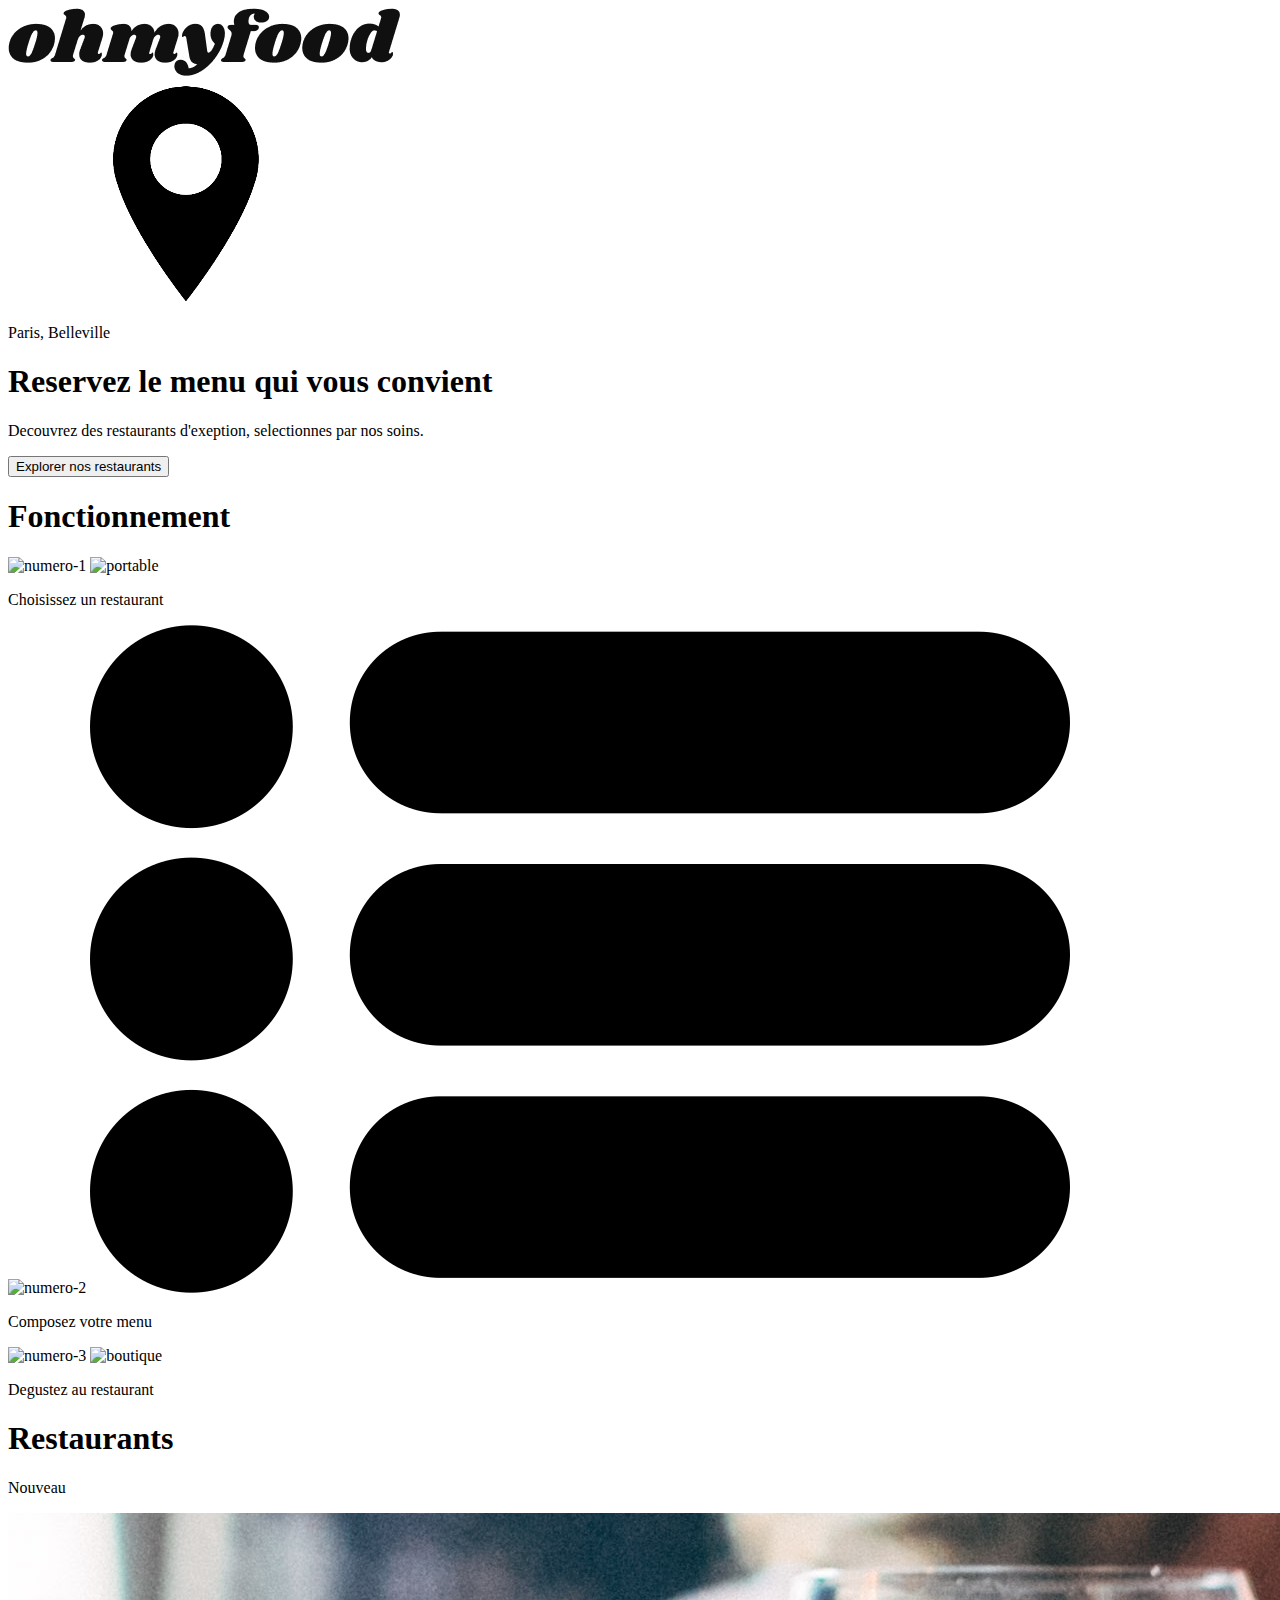
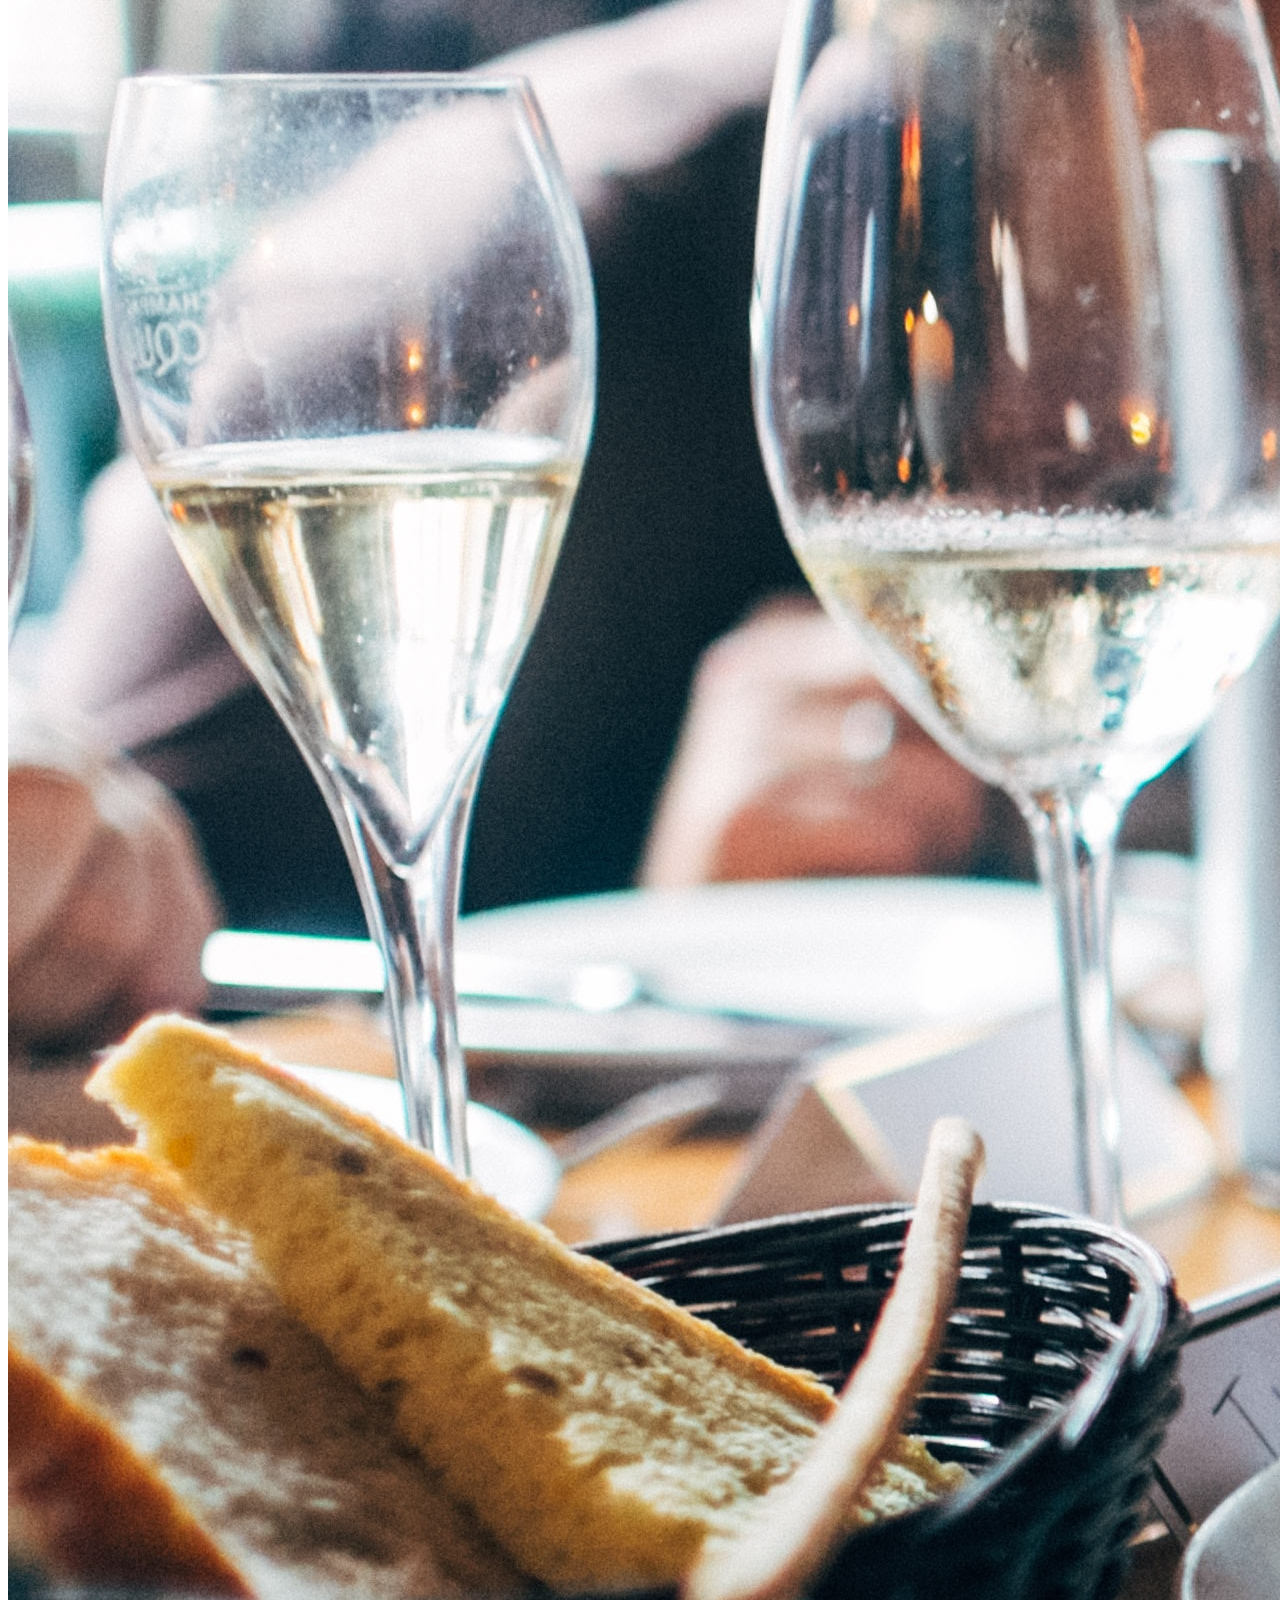
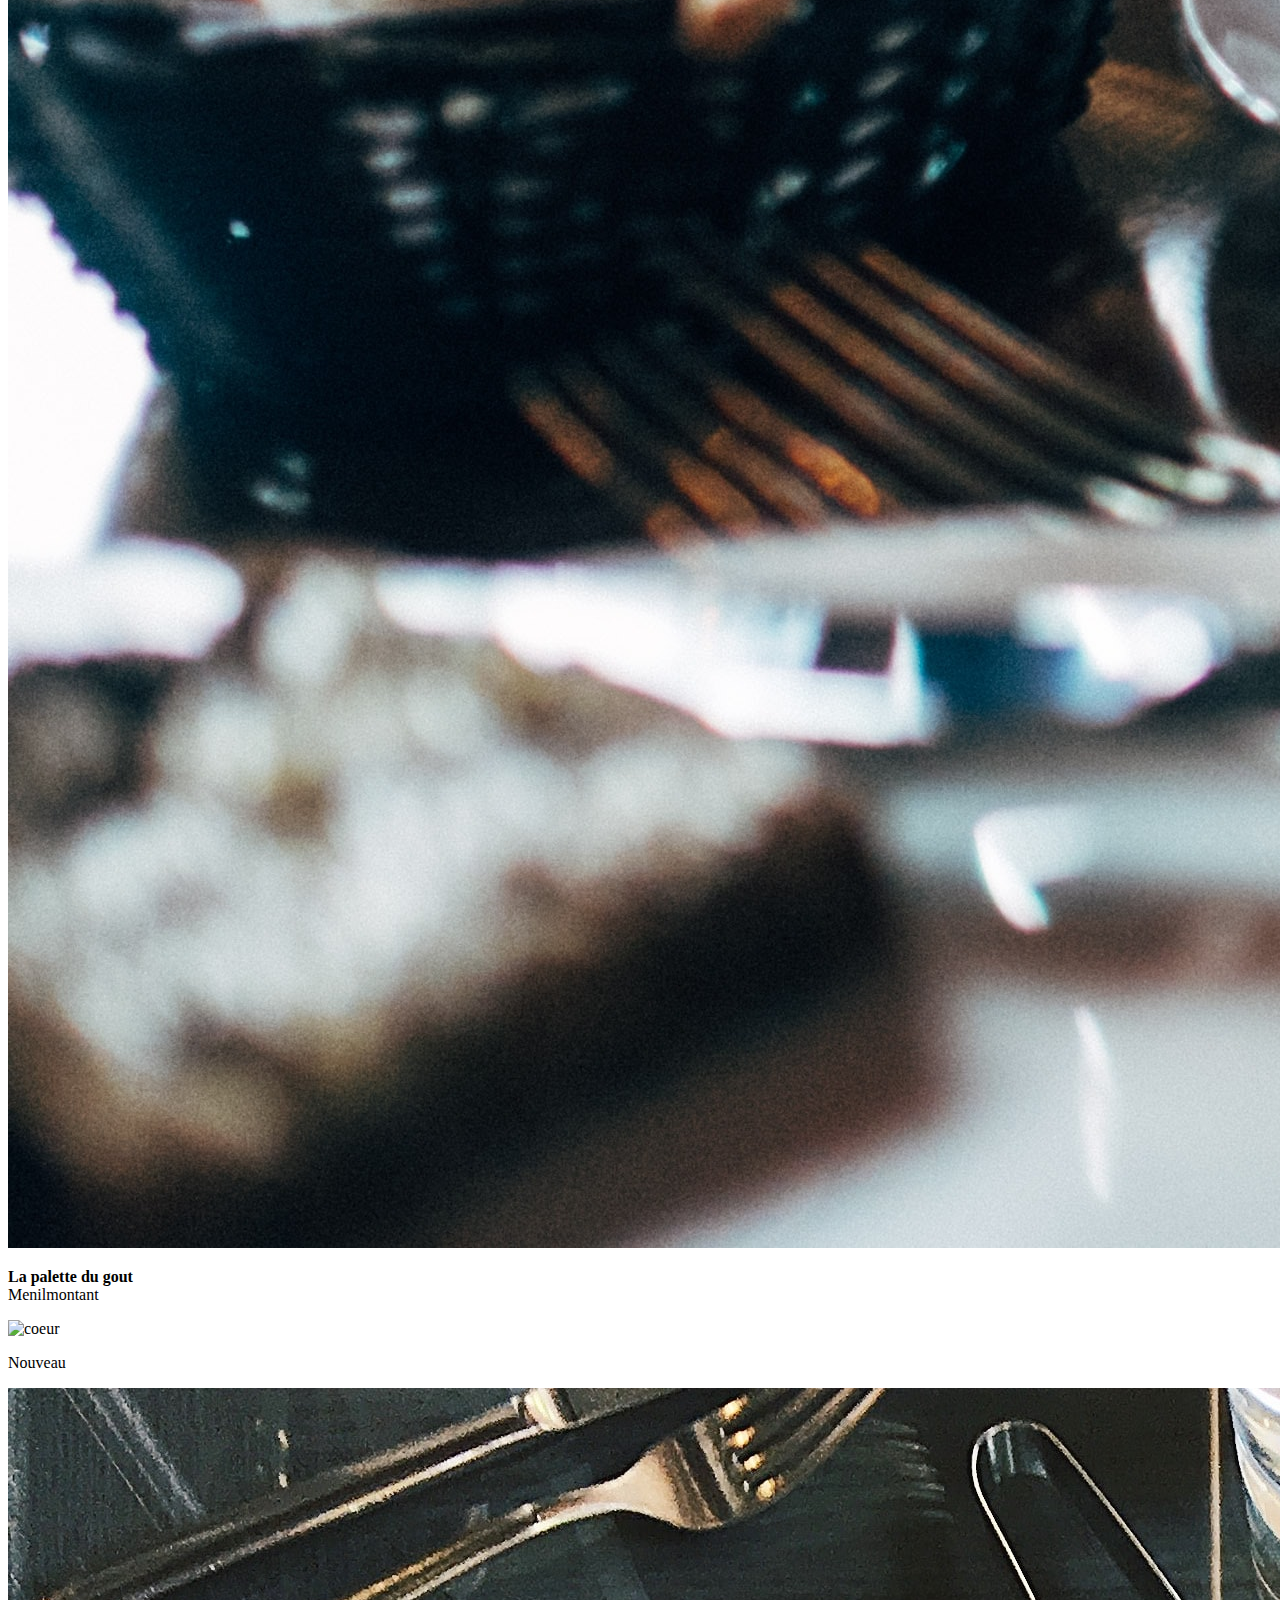
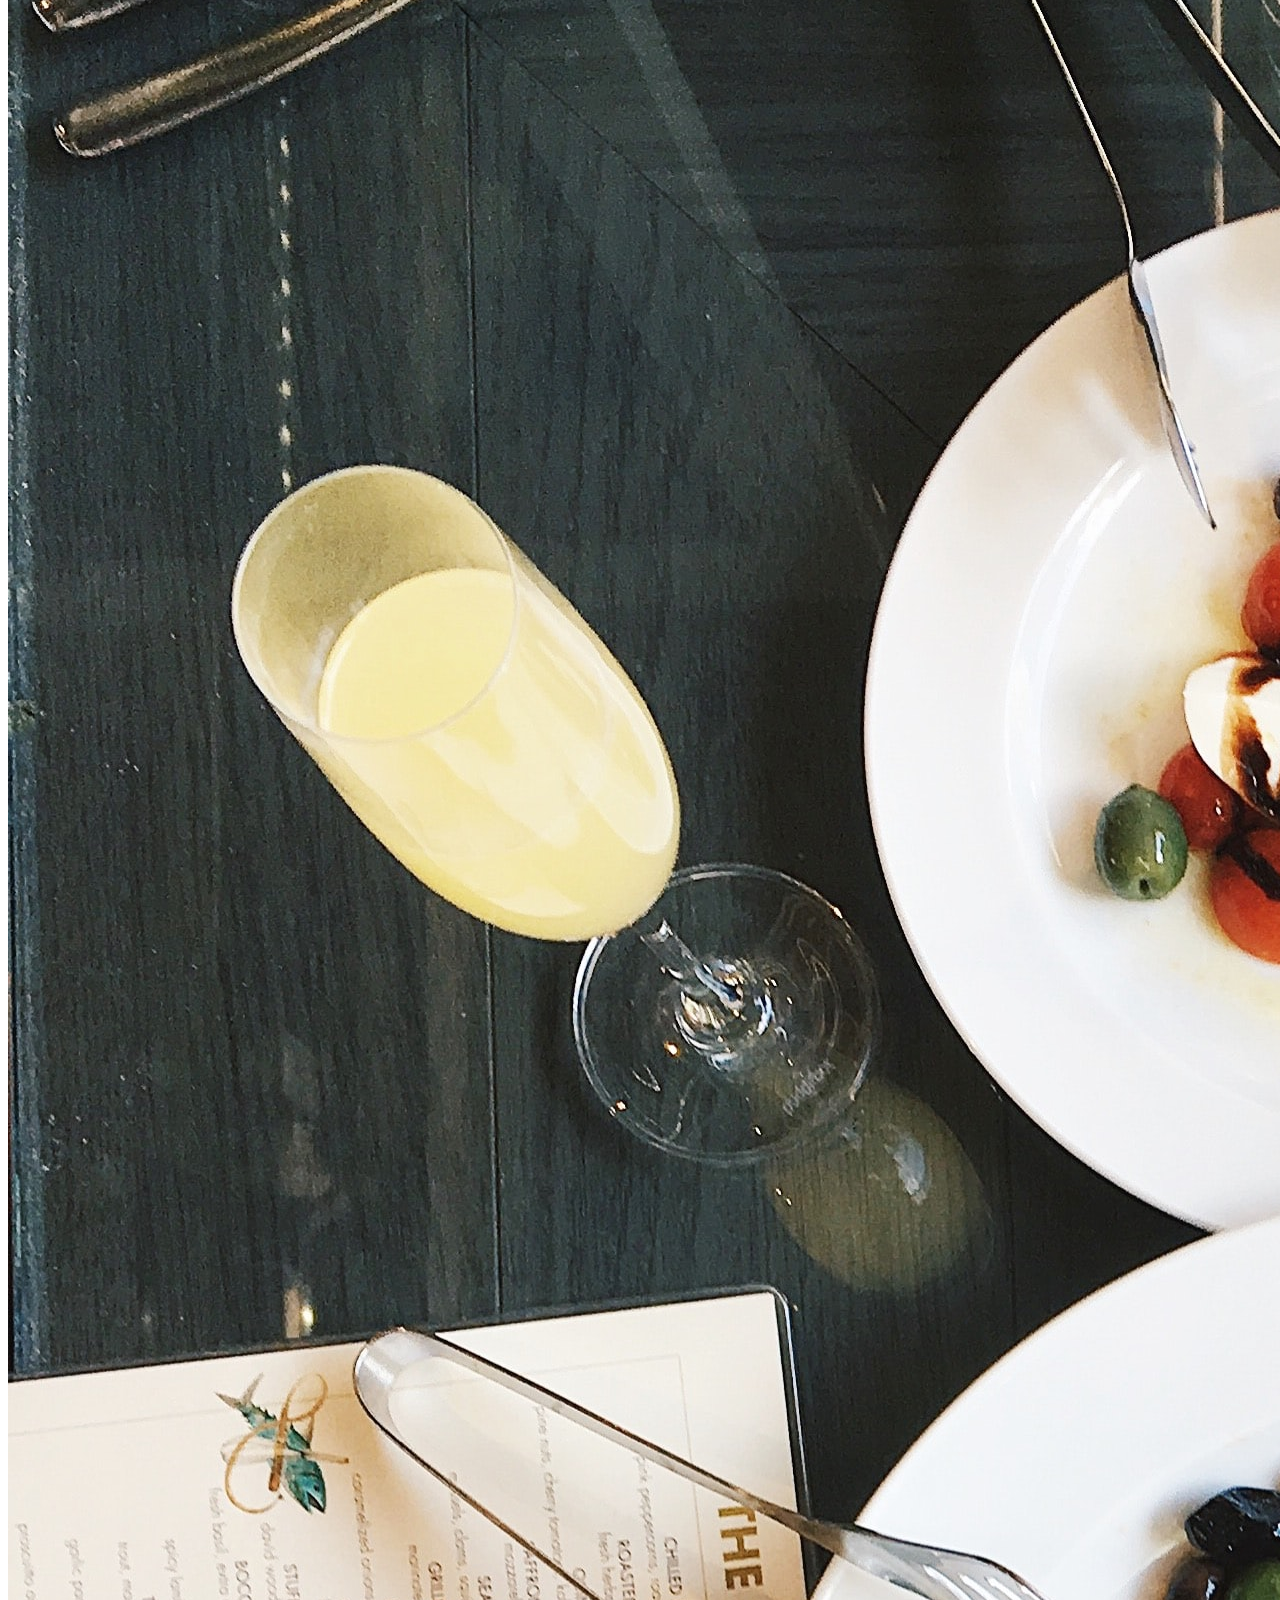
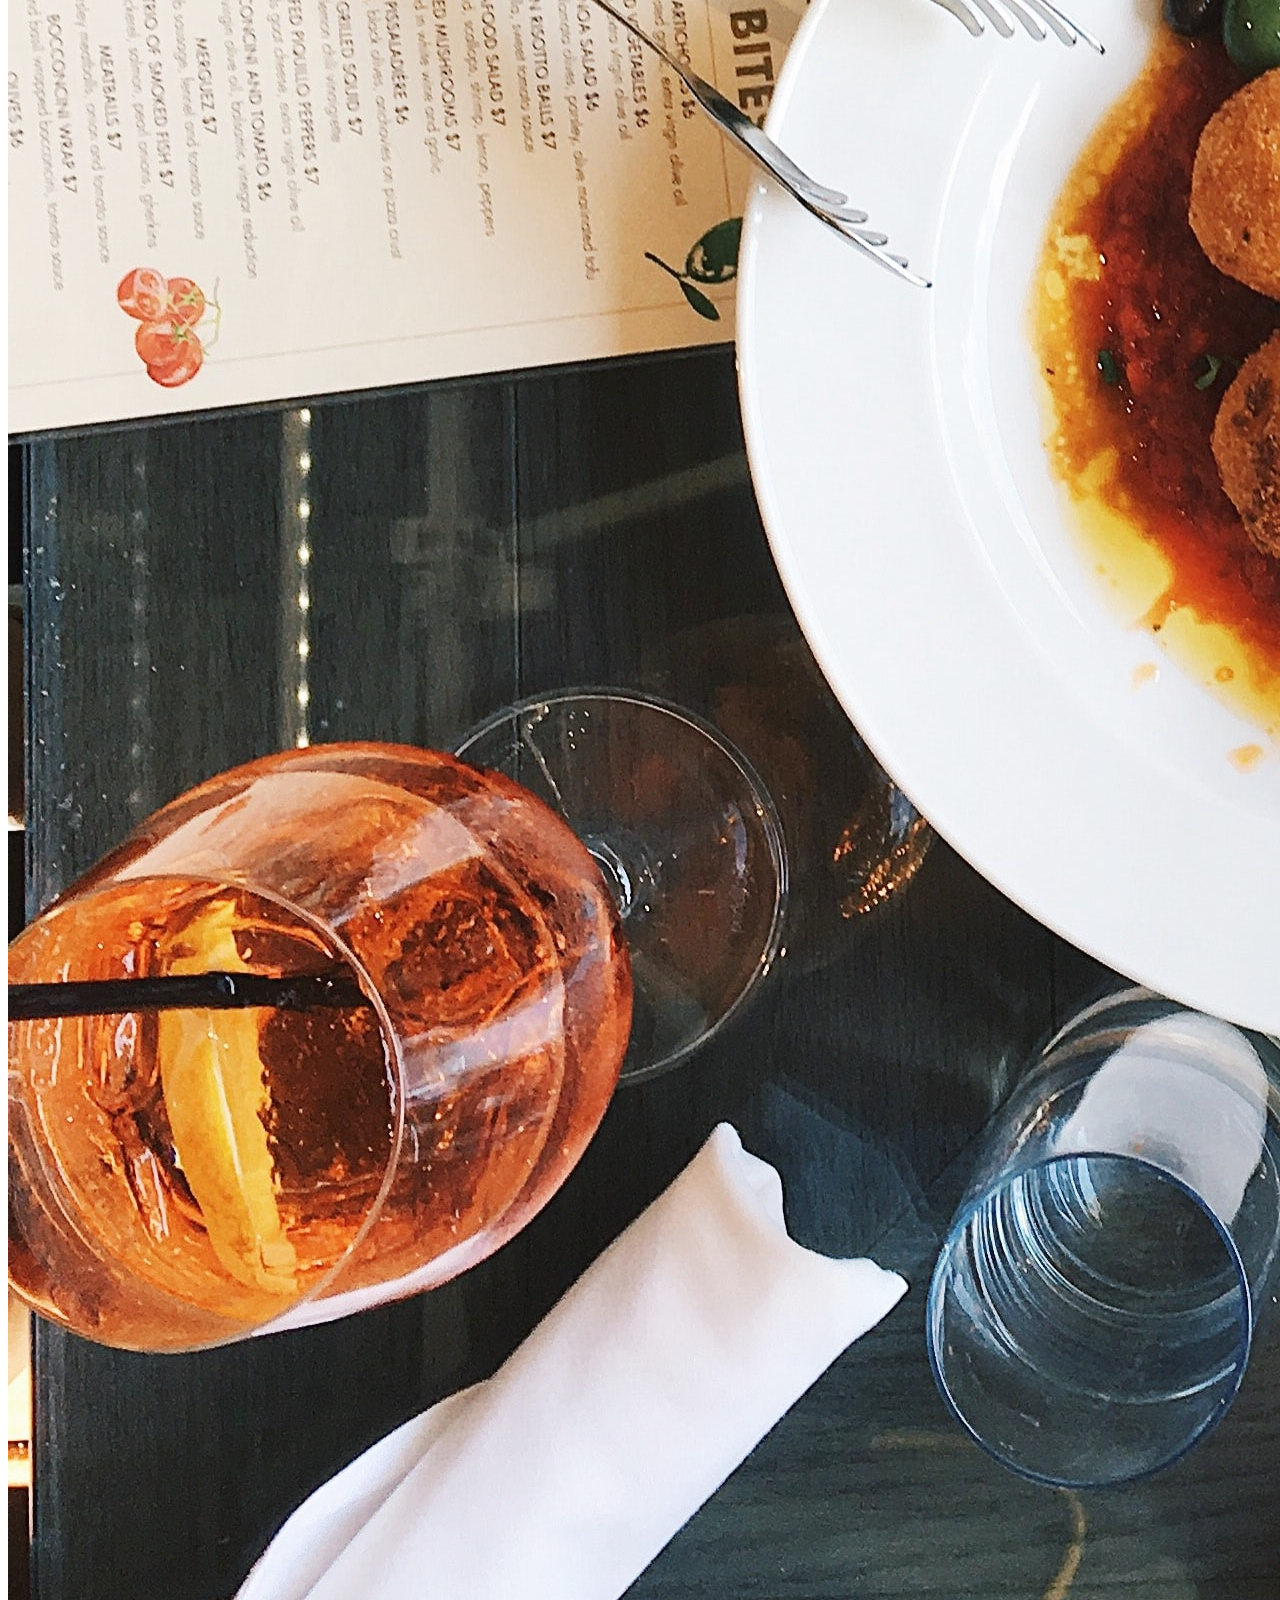
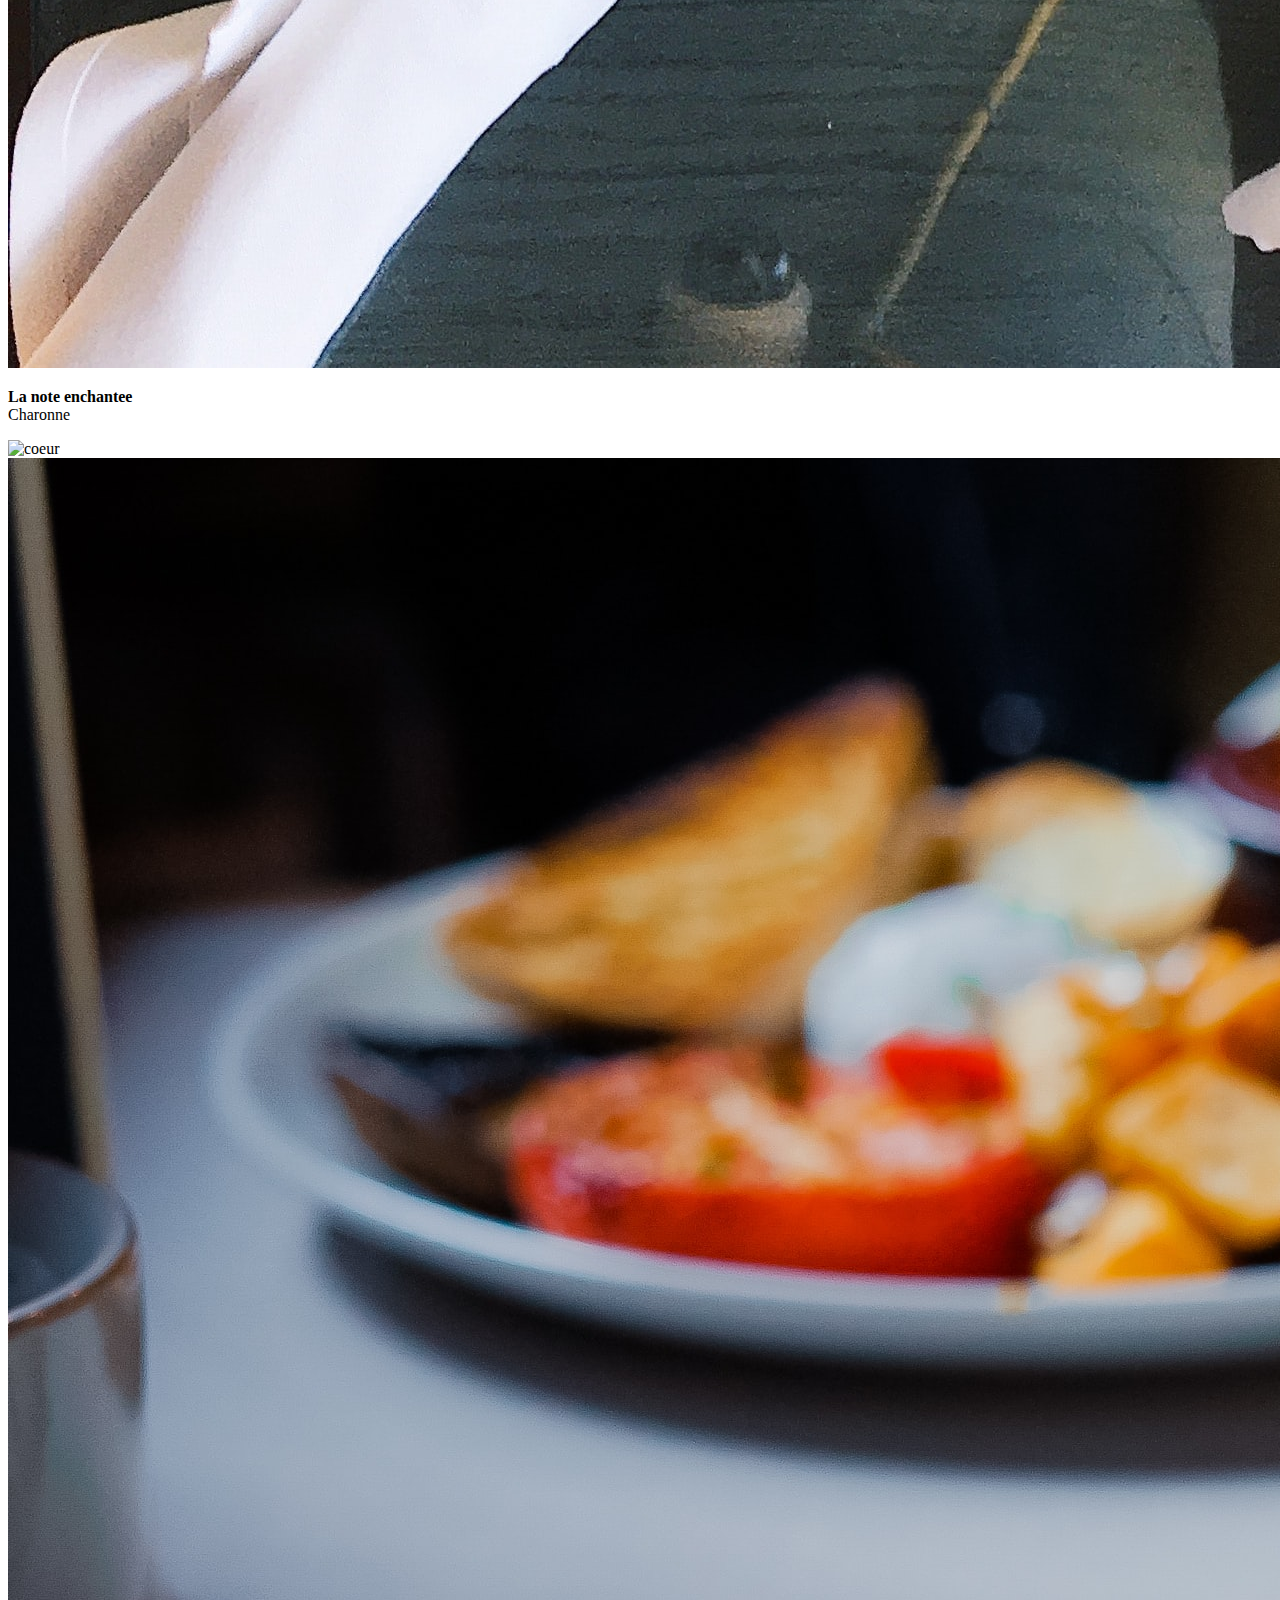
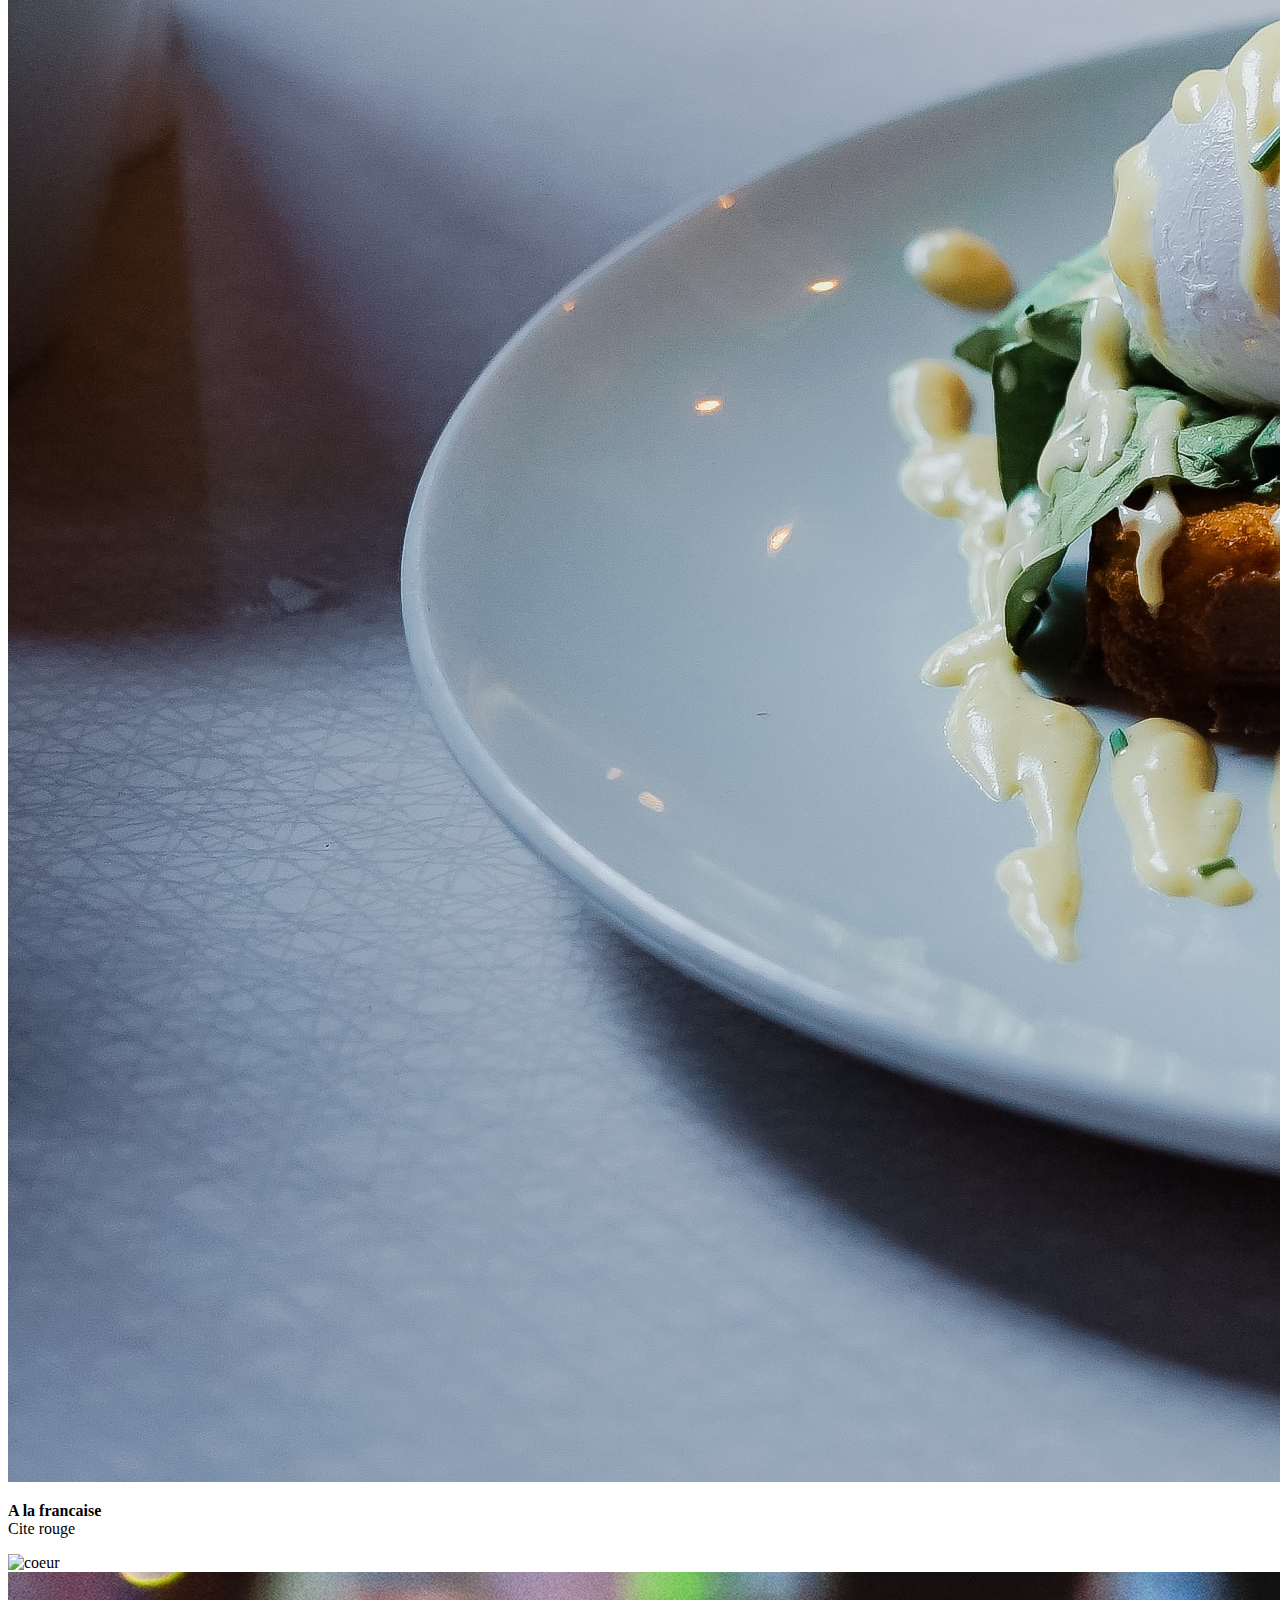
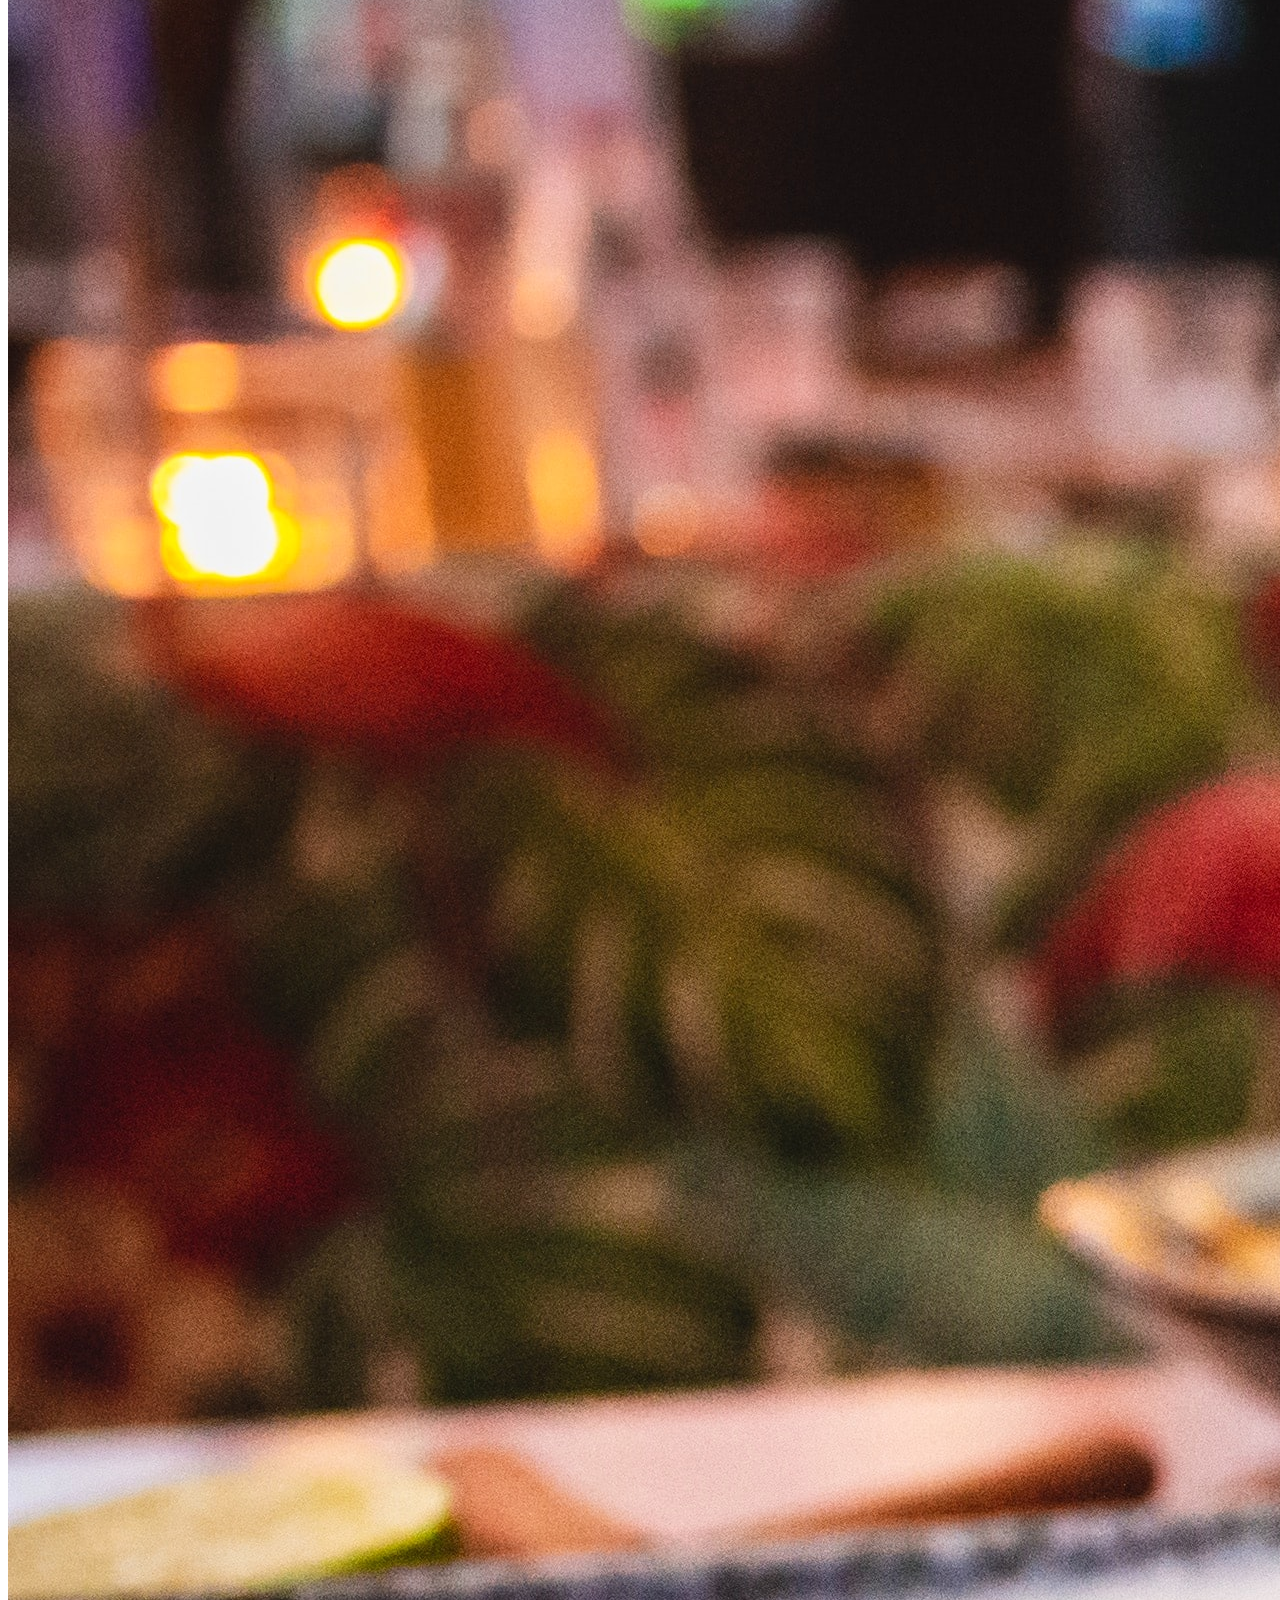
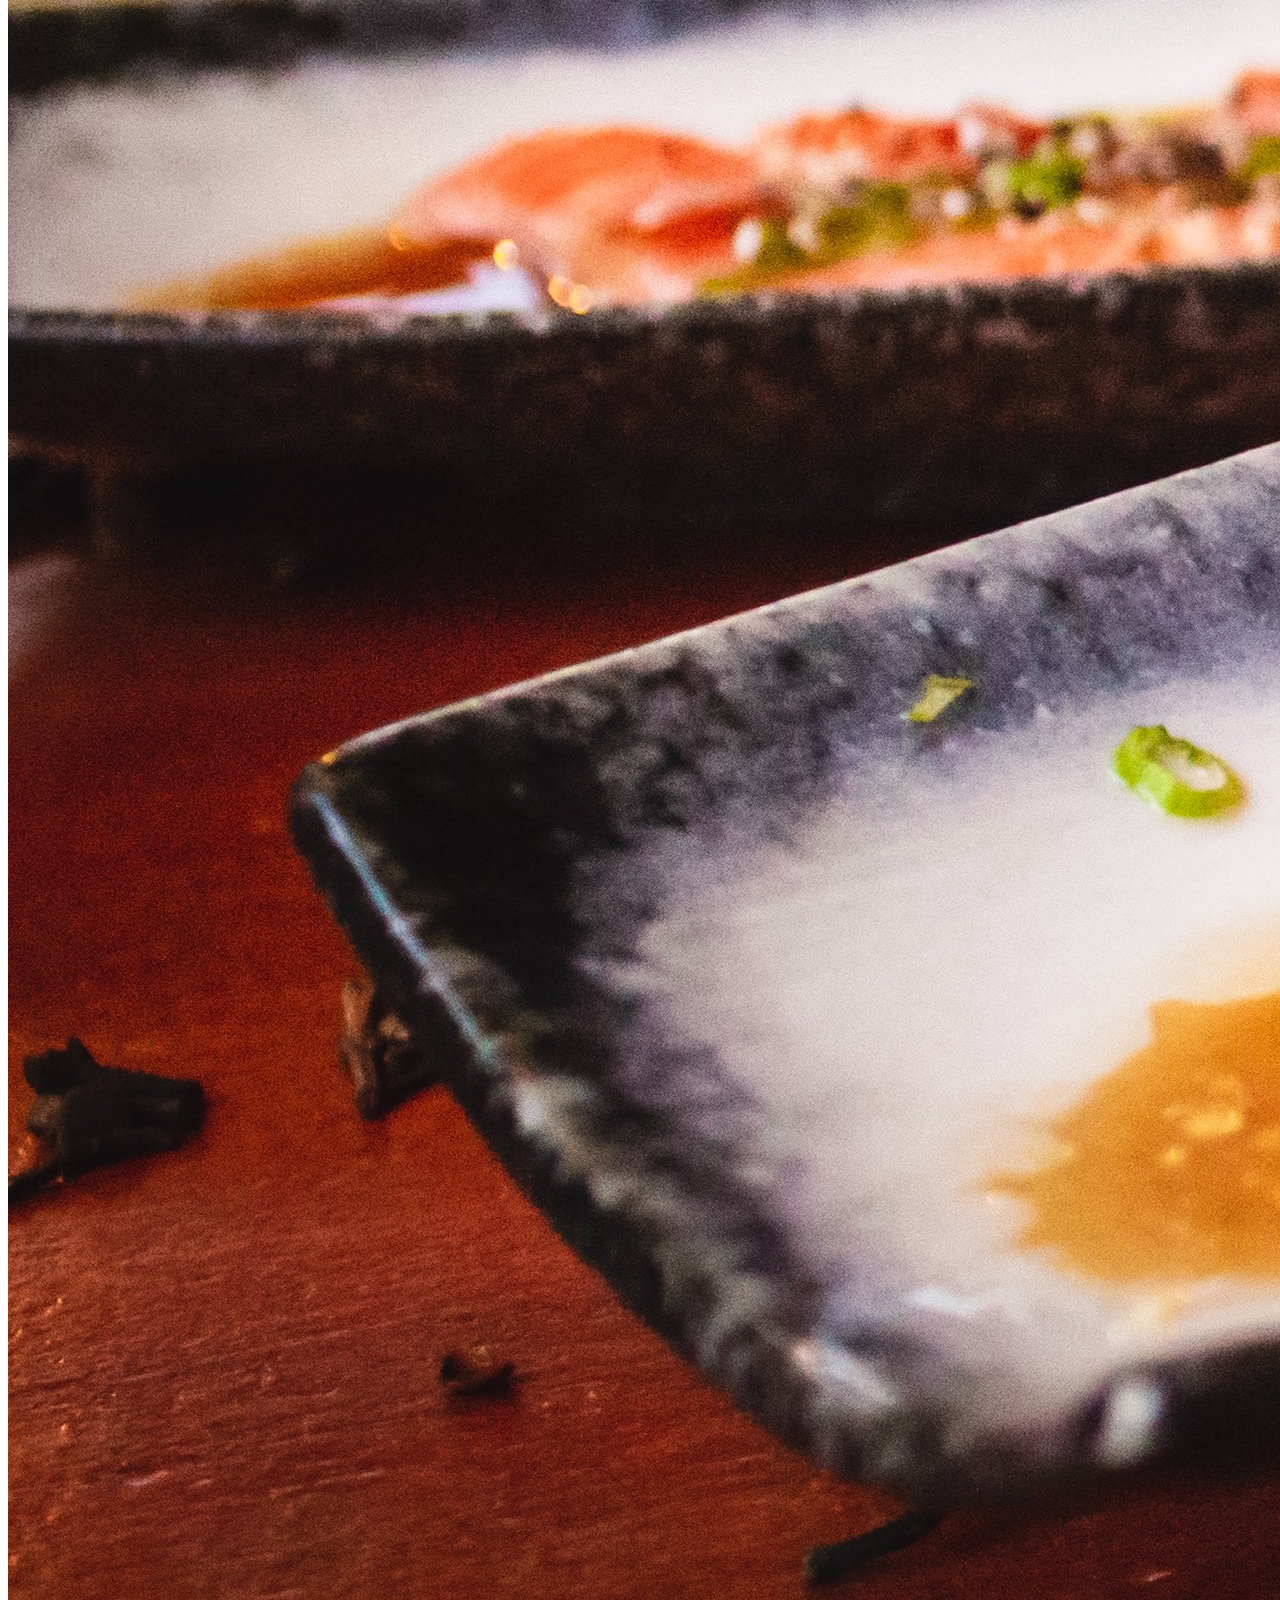
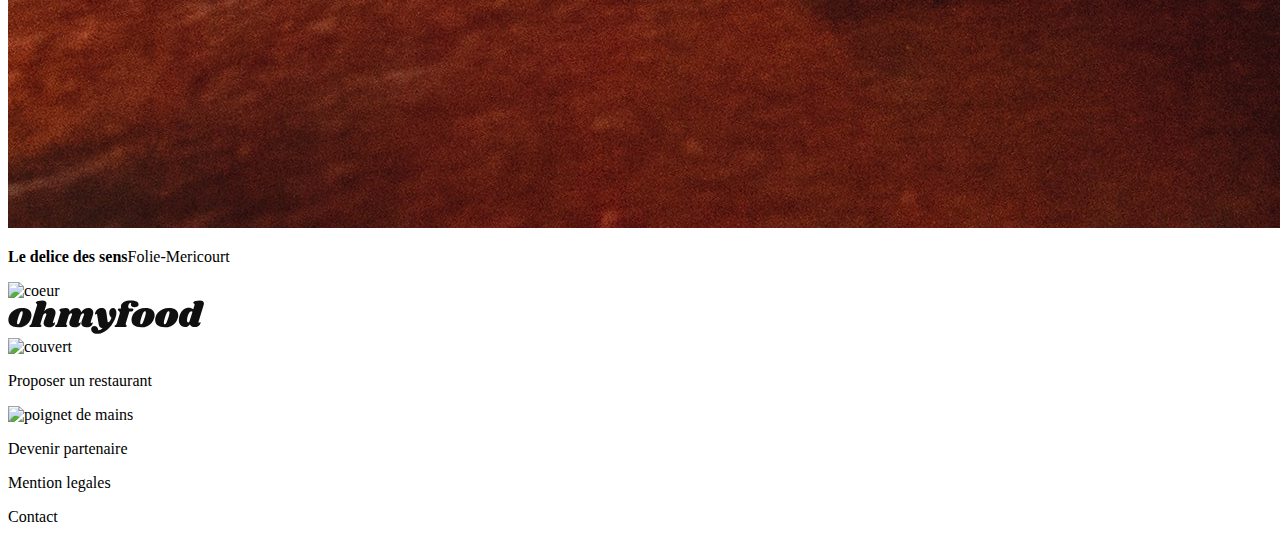
==== accueil.html @ 3adfc2e3 "structure en html de accueil + incorporation des images" ====
<!DOCTYPE html>
<html lang="fr">
<head>
  <meta charset="UTF-8">
  <meta http-equiv="X-UA-Compatible" content="IE=edge">
  <meta name="viewport" content="width=device-width, initial-scale=1.0">
  <title>OhmyFood</title>
</head>
<body>
  <header>
    <img src="images/logo/ohmyfood.png" alt="logo de la chaine">
    <div>
      <div><img src="images/logo/positionnement.png" alt="positionnement">
        <p>Paris, Belleville</p>
      </div>
    </div>
    <div>
      <h1>Reservez le menu qui vous convient</h1>
      <p>Decouvrez des restaurants d'exeption, selectionnes par nos soins.</p>
      <div>
        <div class="bouton-explorer">
          <button>Explorer nos restaurants</button>
        </div>
      </div>
    </div>
    <nav>
      <div class="titre-fonctionnement">
        <h1>Fonctionnement</h1>
      </div>
    <div class="ensemble-nav">
      <div class="menu-nav-phone">
        <img src="images/logo/numero-1.svgz" alt="numero-1">
        <img src="images/logo/phone.pdf" alt="portable"> <p>Choisissez un restaurant</p>
      </div>
      <div class="menu-nav-deroule">
        <img src="images/logo/numero-2.svgz" alt="numero-2">
        <img src="images/logo/bars icone.png" alt="menu deroule"> <p> Composez votre menu </p>
      </div>
      <div class="menu-nav-boutique">
        <img src="images/logo/numero-3.svgz" alt="numero-3">
        <img src="images/logo/shops.pdf" alt="boutique"> <p>Degustez au restaurant</p>
      </div>
    </div>
    </nav>
  </header>
  <section>
    <h1>Restaurants</h1>
    <article>
      <div class="ensembles-div-restaurant">
        <div class="div-la-palette-du-gout">
          <p class="icone-nouveau">Nouveau</p>
          <img src="images/restaurants/jay-wennington-N_Y88TWmGwA-unsplash.jpg" alt="la palette du gout">
          <div class="bloc-p-la-palette-du-gout">
            <p><b>La palette du gout</b><br>Menilmontant</p>
            <img src="images/logo/coeur.pdf" alt="coeur">
          </div>
        </div>
        <div class="div-la-note-enchantee">
          <p class="icone-nouveau">Nouveau</p>
          <img src="images/restaurants/stil-u2Lp8tXIcjw-unsplash.jpg" alt="la note enchantee">
          <div class="bloc-p-la-note-enchantee">
            <p><b>La note enchantee</b><br>Charonne</p>
            <img src="images/logo/coeur.pdf" alt="coeur">
          </div>
        </div>
        <div class="div-a-la-francaise">
          <img src="images/restaurants/toa-heftiba-DQKerTsQwi0-unsplash.jpg" alt="A la francaise">
          <div class="bloc-p-a-la-francaise">
            <p><b>A la francaise</b><br> Cite rouge</p>
            <img src="images/logo/coeur.pdf" alt="coeur">
          </div>
        </div>
        <div class="div-le-delice-des-sens">
          <img src="images/restaurants/louis-hansel-shotsoflouis-qNBGVyOCY8Q-unsplash.jpg" alt="le delice des sens">
          <div class="bloc-p-le-delice-des-sens">
            <p><b>Le delice des sens</b>Folie-Mericourt</p>
            <img src="images/logo/coeur.pdf" alt="coeur">
          </div>
        </div>
      </div>
    </article>
  </section>
  <footer>
    <div class="div-footer">
      <img src="images/logo/ohmyfood@2x.svg" alt="logo de la chaine">
      <div class="div-footer-p">
        <div class="bloc-footer-image-1">
         <img src="images/logo/couvert.pdf" alt="couvert" width="20px" height="20px">
         <p>Proposer un restaurant</p>
        </div>
        <div class="bloc-footer-image-2">
         <img src="images/logo/poignet de mains.pdf" alt="poignet de mains">
         <p>Devenir partenaire</p>
        </div>
        <p> Mention legales</p>
        <p>Contact</p>
      </div>
    </div>
  </footer>
</body>
</html>
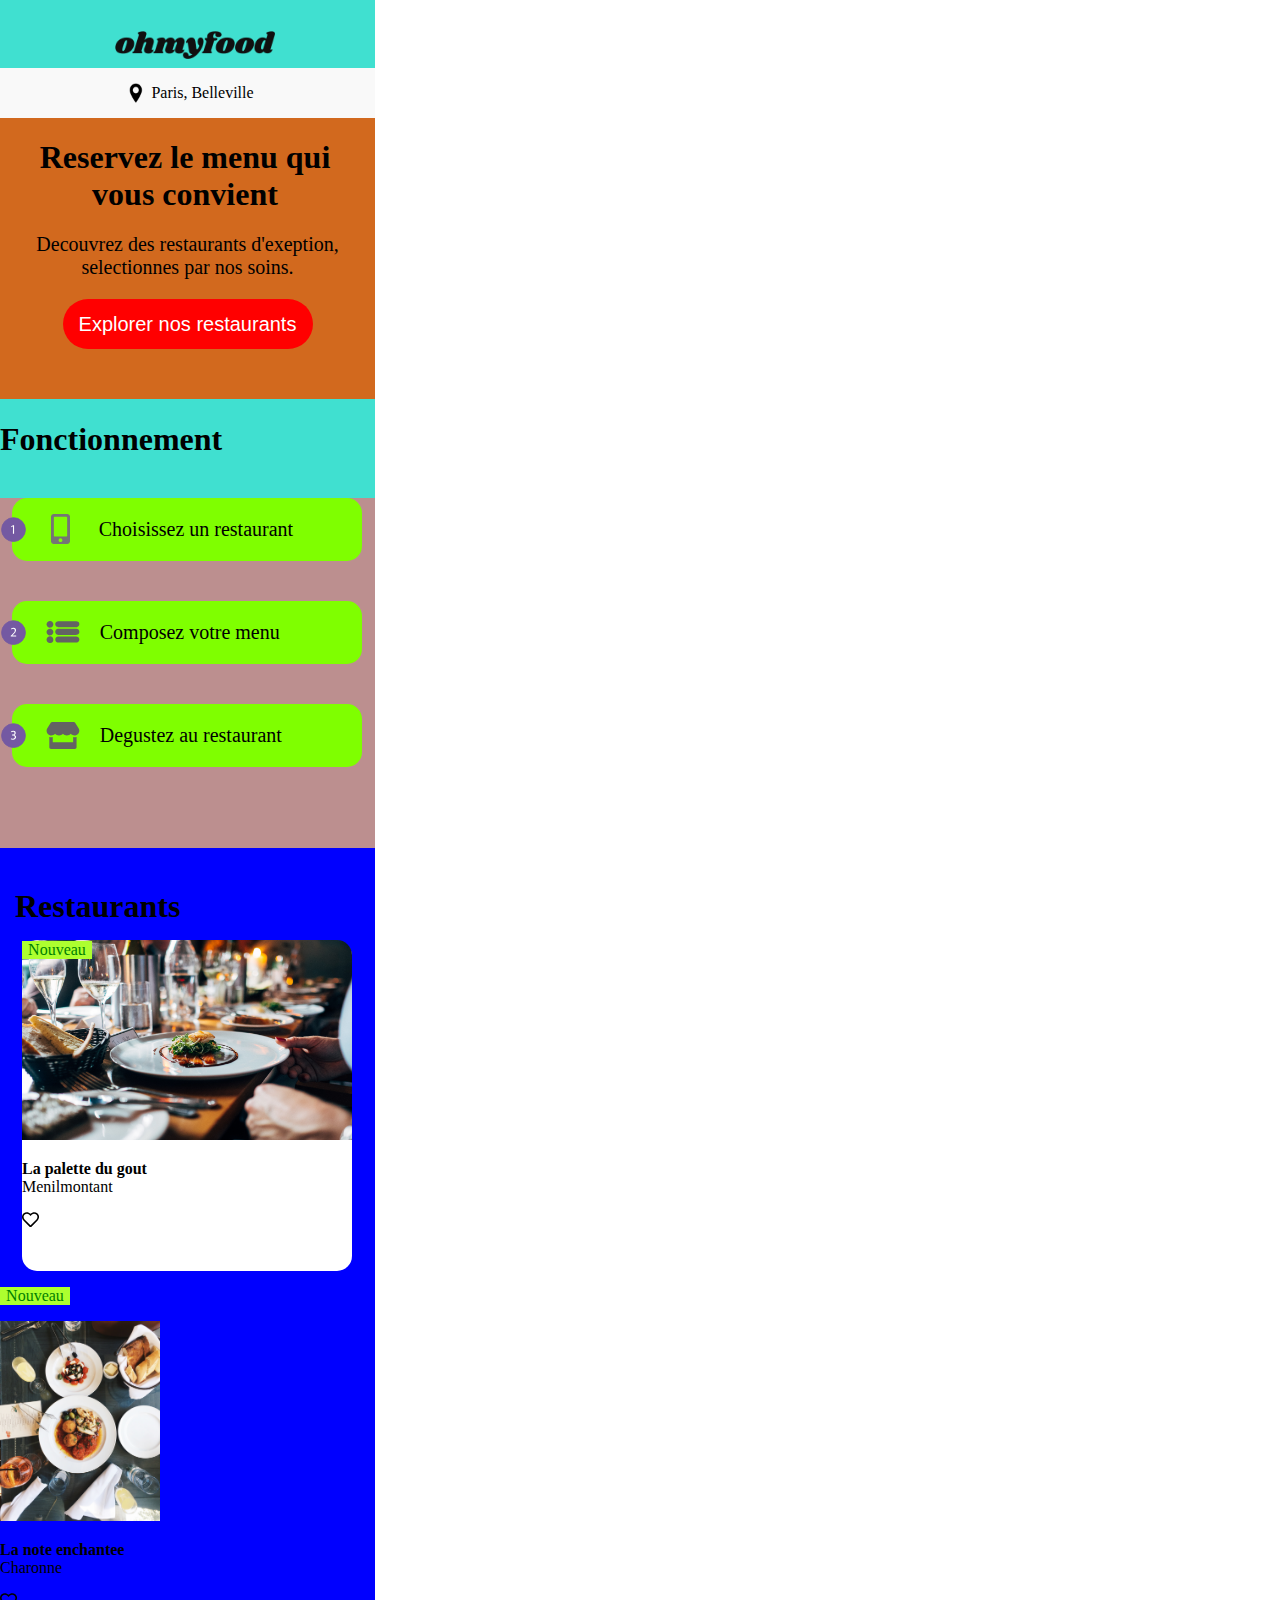
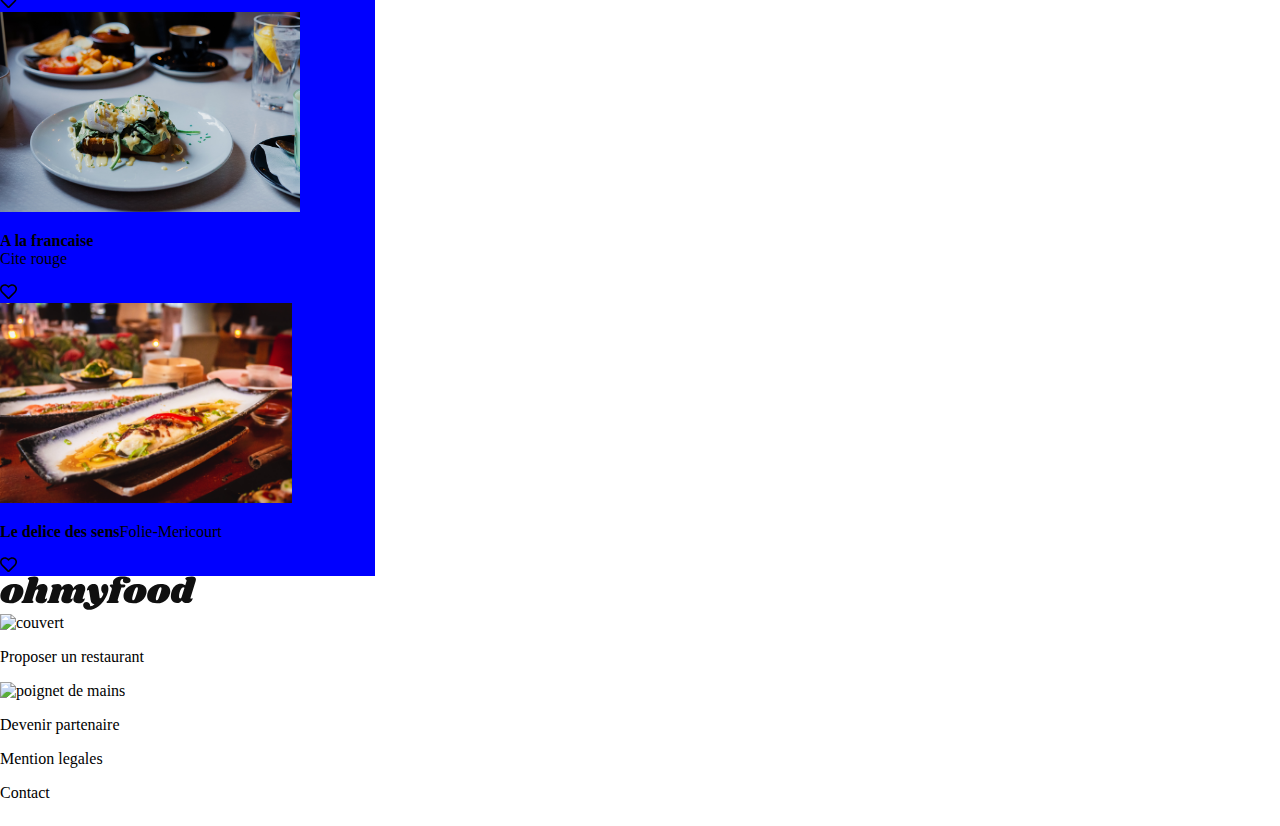
==== commit 4a628b42: "html accueil fini  debut du css accueil" ====
--- a/accueil.html
+++ b/accueil.html
@@ -1,6 +1,7 @@
 <!DOCTYPE html>
 <html lang="fr">
 <head>
+  <link rel="stylesheet" href="accueil.css">
   <meta charset="UTF-8">
   <meta http-equiv="X-UA-Compatible" content="IE=edge">
   <meta name="viewport" content="width=device-width, initial-scale=1.0">
@@ -8,18 +9,18 @@
 </head>
 <body>
   <header>
-    <img src="images/logo/ohmyfood.png" alt="logo de la chaine">
-    <div>
-      <div><img src="images/logo/positionnement.png" alt="positionnement">
-        <p>Paris, Belleville</p>
+    <img class="logo-chaine" src="images/logo/ohmyfood.png" alt="logo de la chaine">
+    <div class="maps-position">
+      <div class="bloc-maps-logo"><img class="logo-position-maps" src="images/logo/positionnement.png" alt="positionnement">
+        <p class="text-maps">Paris, Belleville</p>
       </div>
     </div>
-    <div>
-      <h1>Reservez le menu qui vous convient</h1>
-      <p>Decouvrez des restaurants d'exeption, selectionnes par nos soins.</p>
+    <div class="bloc-reserve-et-bouton">
+      <h1 class="h1-reserver">Reservez le menu qui vous convient</h1>
+      <p class="p-h1">Decouvrez des restaurants d'exeption, selectionnes par nos soins.</p>
       <div>
         <div class="bouton-explorer">
-          <button>Explorer nos restaurants</button>
+          <button><p class="p-button-explorer"> Explorer nos restaurants</p></button>
         </div>
       </div>
     </div>
@@ -29,52 +30,58 @@
       </div>
     <div class="ensemble-nav">
       <div class="menu-nav-phone">
-        <img src="images/logo/numero-1.svgz" alt="numero-1">
-        <img src="images/logo/phone.pdf" alt="portable"> <p>Choisissez un restaurant</p>
+        <div class="nav-phone">
+          <img class="numero-1" src="images/logo/numero-1.svg" height="25px" alt="numero-1">
+          <img class="portable" src="images/logo/phone.svg"  height="30px" alt="portable"> <p class="p-portable">Choisissez un restaurant</p>
+        </div>
       </div>
       <div class="menu-nav-deroule">
-        <img src="images/logo/numero-2.svgz" alt="numero-2">
-        <img src="images/logo/bars icone.png" alt="menu deroule"> <p> Composez votre menu </p>
+        <div class="nav-deroule">
+         <img class="numero-2" src="images/logo/numero-2.svg" height="25px" alt="numero-2">
+         <img class="menu-deroule" src="images/logo/bars icone.svg" height="30px" alt="menu deroule"> <p class="p-composez"> Composez votre menu </p>
+        </div>
       </div>
       <div class="menu-nav-boutique">
-        <img src="images/logo/numero-3.svgz" alt="numero-3">
-        <img src="images/logo/shops.pdf" alt="boutique"> <p>Degustez au restaurant</p>
+        <div class="nav-boutique">
+         <img class="numero-3" src="images/logo/numero-3.svg"  height="25px" alt="numero-3">
+         <img class="boutique" src="images/logo/shops.svg" height="30px" alt="boutique"> <p class="p-boutique">Degustez au restaurant</p>
+        </div>
       </div>
     </div>
     </nav>
   </header>
-  <section>
-    <h1>Restaurants</h1>
-    <article>
+  <section class="bloc-restauration">
+    <h1 class="h1-restaurant">Restaurants</h1>
+    <article class="dif-article-restaurant">
       <div class="ensembles-div-restaurant">
         <div class="div-la-palette-du-gout">
           <p class="icone-nouveau">Nouveau</p>
-          <img src="images/restaurants/jay-wennington-N_Y88TWmGwA-unsplash.jpg" alt="la palette du gout">
+          <img class="la-palette-du-gout" src="images/restaurants/jay-wennington-N_Y88TWmGwA-unsplash.jpg" height="200px" width="330px" alt="la palette du gout">
           <div class="bloc-p-la-palette-du-gout">
             <p><b>La palette du gout</b><br>Menilmontant</p>
-            <img src="images/logo/coeur.pdf" alt="coeur">
+            <img src="images/logo/coeur.svg" height="15px" alt="coeur">
           </div>
         </div>
         <div class="div-la-note-enchantee">
           <p class="icone-nouveau">Nouveau</p>
-          <img src="images/restaurants/stil-u2Lp8tXIcjw-unsplash.jpg" alt="la note enchantee">
+          <img src="images/restaurants/stil-u2Lp8tXIcjw-unsplash.jpg" height="200px" alt="la note enchantee">
           <div class="bloc-p-la-note-enchantee">
             <p><b>La note enchantee</b><br>Charonne</p>
-            <img src="images/logo/coeur.pdf" alt="coeur">
+            <img src="images/logo/coeur.svg" height="15px" alt="coeur">
           </div>
         </div>
         <div class="div-a-la-francaise">
-          <img src="images/restaurants/toa-heftiba-DQKerTsQwi0-unsplash.jpg" alt="A la francaise">
+          <img src="images/restaurants/toa-heftiba-DQKerTsQwi0-unsplash.jpg" height="200px" alt="A la francaise">
           <div class="bloc-p-a-la-francaise">
             <p><b>A la francaise</b><br> Cite rouge</p>
-            <img src="images/logo/coeur.pdf" alt="coeur">
+            <img src="images/logo/coeur.svg" height="15px" alt="coeur">
           </div>
         </div>
         <div class="div-le-delice-des-sens">
-          <img src="images/restaurants/louis-hansel-shotsoflouis-qNBGVyOCY8Q-unsplash.jpg" alt="le delice des sens">
+          <img src="images/restaurants/louis-hansel-shotsoflouis-qNBGVyOCY8Q-unsplash.jpg" height="200px" alt="le delice des sens">
           <div class="bloc-p-le-delice-des-sens">
             <p><b>Le delice des sens</b>Folie-Mericourt</p>
-            <img src="images/logo/coeur.pdf" alt="coeur">
+            <img src="images/logo/coeur.svg" height="15px" alt="coeur">
           </div>
         </div>
       </div>
--- a/accueil.css
+++ b/accueil.css
@@ -0,0 +1,236 @@
+html{
+  margin-top: -8px;
+  margin-left: -8px;
+}
+
+/*header*/
+
+header {
+  margin: 0px;
+  background: turquoise;
+  width: 375px;
+  height: auto;
+}
+
+.logo-chaine {
+  justify-content: center;
+  margin: 31px 0px 5px 115px;
+  text-align: center;
+  width: 160px;
+}
+
+
+.maps-position{
+  background: #f9f9f9;
+  display: flex;
+}
+
+.logo-position-maps{
+  display: block;
+  width: 30px;
+  height: 20px;
+}
+
+.bloc-maps-logo{
+  width: 375px;
+  justify-content: center;
+  text-align: center;
+  align-items: center;
+  display: flex;
+}
+
+.text-maps{
+  text-align: center;
+  display: flex;
+}
+
+.bloc-reserve-et-bouton{
+  align-items: center;
+  background: chocolate;
+  display: inline-block;
+}
+
+.h1-reserver{
+  margin-bottom: 10px;
+  margin-left: 35px;
+width: 300px;
+  text-align: center;
+  align-items: center;
+}
+
+.p-h1{
+  font-size: 20px;
+  align-items: center;
+  text-align: center;
+}
+
+.bouton-explorer{
+  margin-bottom: 50px;
+  text-align: center;
+}
+button{
+  background: red;
+  border: 2px;
+  border-radius: 35px;
+  height: 50px;
+  width: 250px;
+}
+
+.p-button-explorer{
+  color: white;
+  margin: 0px;
+  font-size: 20px;
+  text-align: center;
+}
+
+.ensemble-nav{
+  height: 350px;
+  background: rosybrown;
+}
+/* navigation phone*/
+
+.menu-nav-phone{
+    margin-left: 12px;
+    margin-top: 40px;
+    margin-bottom: 10px;
+    padding-top: 0px;
+  align-items: center;
+  border-radius: 15px;
+  width: 350px;
+  background: chartreuse;
+ 
+  
+}
+.nav-phone{
+margin-left: 15px;
+  font-size: 20px;
+  text-align: center;
+  align-items: center;
+  display: flex;
+}
+
+
+.numero-1 {
+  margin-left: -26px;
+}
+
+
+
+.portable {
+  margin-left: 25px;
+}
+
+
+
+.p-portable {
+  margin-left: 29px;
+}
+
+/* navigation composer votre menu*/
+
+.menu-nav-deroule{
+  margin-left: 12px;
+  margin-top: 40px;
+  margin-bottom: 10px;
+  padding-top: 0px;
+align-items: center;
+border-radius: 15px;
+width: 350px;
+background: chartreuse;
+
+}
+
+.nav-deroule{
+  margin-left: 15px;
+  font-size: 20px;
+  text-align: center;
+  align-items: center;
+  display: flex;
+}
+.numero-2{
+margin-left: -26px;
+}
+
+.menu-deroule{
+margin-left: 20px;
+}
+
+.p-composez{
+margin-left: 20px;
+}
+
+/* navigation degustez*/
+
+.menu-nav-boutique{
+  margin-left: 12px;
+  margin-top: 40px;
+  margin-bottom: 10px;
+  padding-top: 0px;
+align-items: center;
+border-radius: 15px;
+width: 350px;
+background: chartreuse;
+}
+.nav-boutique{
+  margin-left: 15px;
+  font-size: 20px;
+  text-align: center;
+  align-items: center;
+  display: flex;
+}
+.numero-3{
+  margin-left: -26px;
+}
+
+.boutique{
+  margin-left: 20px;
+}
+.p-boutique{
+  margin-left: 20px;
+}
+
+/*section restauration*/
+
+.bloc-restauration{
+  display: flex;
+  flex-direction: column;
+  width: 375px;
+  background: blue;
+}
+
+.h1-restaurant{
+  margin-top: 0px;
+  padding-top: 40px;
+  margin-left: 15px;
+  margin-bottom: 0px;
+}
+
+/* Restaurant*/
+
+/* LA PALETTE DU GOUT*/
+
+.div-la-palette-du-gout{
+  margin-left: 22px;
+  background: white;
+  border-radius: 15px;
+  height: 330px;
+  width: 330px;
+}
+
+.icone-nouveau{
+  position: sticky;
+  flex: 1;
+  color: green;
+  background-color: greenyellow;
+  width: 70px;
+  text-align: center;
+}
+
+
+.la-palette-du-gout{
+  flex: 2;
+  border-radius: 15px 15px 0px 0px;
+  margin-top: -35px;
+
+}
+
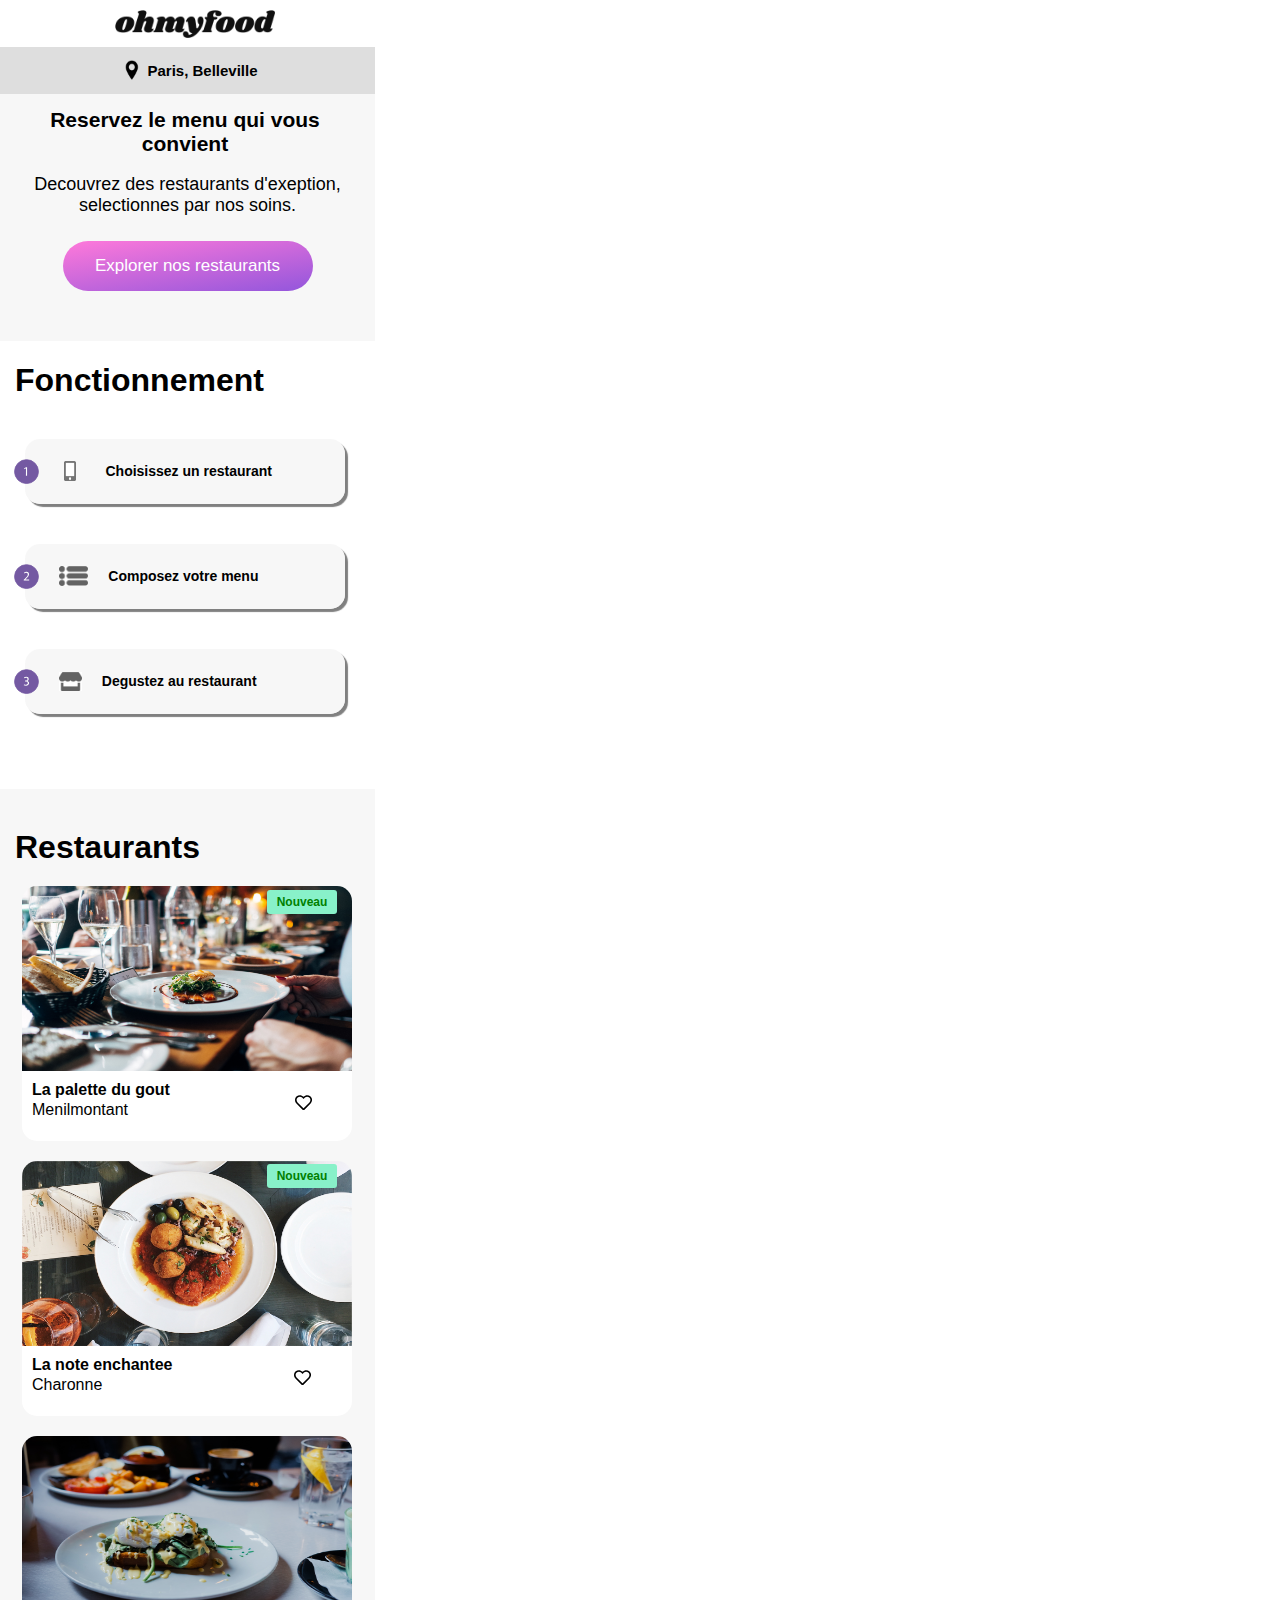
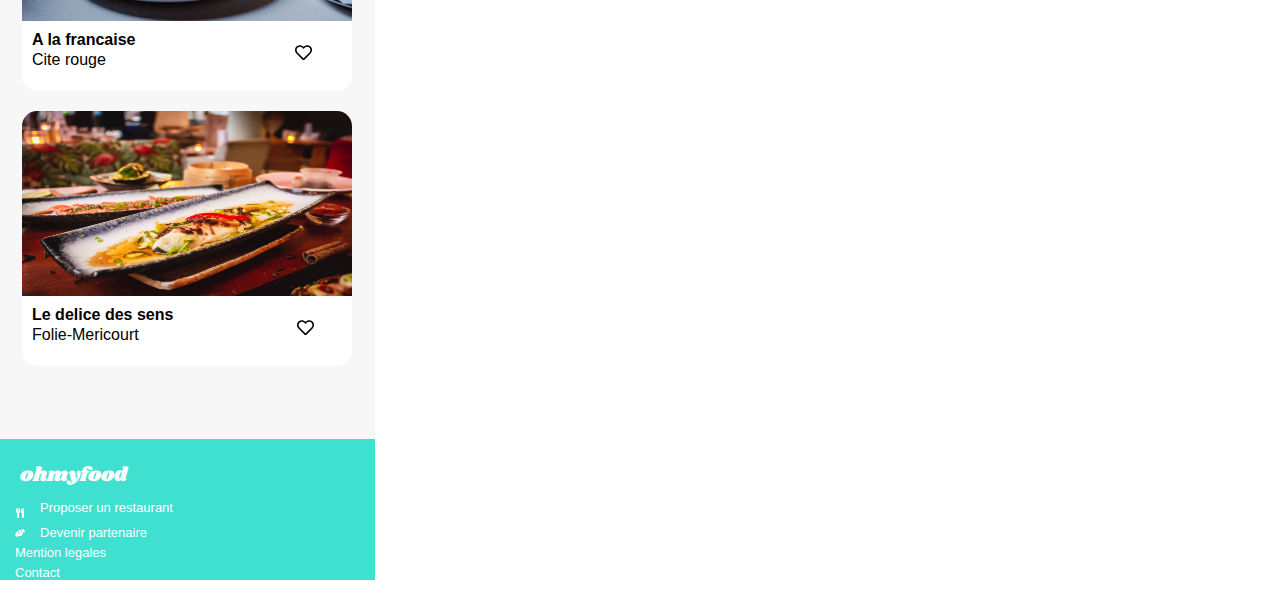
==== commit ec6dea94: "les effet de survol + html modifier et css avancement" ====
--- a/accueil.html
+++ b/accueil.html
@@ -1,6 +1,8 @@
 <!DOCTYPE html>
 <html lang="fr">
 <head>
+  <link rel="preconnect" href="https://fonts.gstatic.com"> 
+<link href="https://fonts.googleapis.com/css2?family=Shrikhand&display=swap" rel="stylesheet">
   <link rel="stylesheet" href="accueil.css">
   <meta charset="UTF-8">
   <meta http-equiv="X-UA-Compatible" content="IE=edge">
@@ -12,7 +14,7 @@
     <img class="logo-chaine" src="images/logo/ohmyfood.png" alt="logo de la chaine">
     <div class="maps-position">
       <div class="bloc-maps-logo"><img class="logo-position-maps" src="images/logo/positionnement.png" alt="positionnement">
-        <p class="text-maps">Paris, Belleville</p>
+        <p class="text-maps"><b>Paris, Belleville</b> </p>
       </div>
     </div>
     <div class="bloc-reserve-et-bouton">
@@ -26,25 +28,25 @@
     </div>
     <nav>
       <div class="titre-fonctionnement">
-        <h1>Fonctionnement</h1>
+        <h1 class="h1-fonctionnement">Fonctionnement</h1>
       </div>
     <div class="ensemble-nav">
       <div class="menu-nav-phone">
         <div class="nav-phone">
           <img class="numero-1" src="images/logo/numero-1.svg" height="25px" alt="numero-1">
-          <img class="portable" src="images/logo/phone.svg"  height="30px" alt="portable"> <p class="p-portable">Choisissez un restaurant</p>
+          <img class="portable" src="images/logo/phone.jpg"  height="30px" alt="portable"> <p class="p-portable"><b>Choisissez un restaurant</b> </p>
         </div>
       </div>
       <div class="menu-nav-deroule">
         <div class="nav-deroule">
          <img class="numero-2" src="images/logo/numero-2.svg" height="25px" alt="numero-2">
-         <img class="menu-deroule" src="images/logo/bars icone.svg" height="30px" alt="menu deroule"> <p class="p-composez"> Composez votre menu </p>
+         <img class="menu-deroule" src="images/logo/bars-icone.jpg" height="25px" alt="menu deroule"> <p class="p-composez"> <b>Composez votre menu</b>  </p>
         </div>
       </div>
       <div class="menu-nav-boutique">
         <div class="nav-boutique">
          <img class="numero-3" src="images/logo/numero-3.svg"  height="25px" alt="numero-3">
-         <img class="boutique" src="images/logo/shops.svg" height="30px" alt="boutique"> <p class="p-boutique">Degustez au restaurant</p>
+         <img class="boutique" src="images/logo/shops.jpg" height="30px" alt="boutique"> <p class="p-boutique"><b>Degustez au restaurant</b> </p>
         </div>
       </div>
     </div>
@@ -55,33 +57,33 @@
     <article class="dif-article-restaurant">
       <div class="ensembles-div-restaurant">
         <div class="div-la-palette-du-gout">
-          <p class="icone-nouveau">Nouveau</p>
+         <p class="icone-nouveau-1"><b>Nouveau</b> </p>
           <img class="la-palette-du-gout" src="images/restaurants/jay-wennington-N_Y88TWmGwA-unsplash.jpg" height="200px" width="330px" alt="la palette du gout">
           <div class="bloc-p-la-palette-du-gout">
-            <p><b>La palette du gout</b><br>Menilmontant</p>
-            <img src="images/logo/coeur.svg" height="15px" alt="coeur">
+            <p class="p-la-palette-du-gout"><b>La palette du gout</b><br>Menilmontant</p>
+            <img class="coeur-1" src="images/logo/coeur.svg" height="15px" alt="coeur">
           </div>
         </div>
         <div class="div-la-note-enchantee">
-          <p class="icone-nouveau">Nouveau</p>
-          <img src="images/restaurants/stil-u2Lp8tXIcjw-unsplash.jpg" height="200px" alt="la note enchantee">
+          <p class="icone-nouveau-2"><b>Nouveau</b> </p>
+          <img class="la-note-enchantee" src="images/restaurants/stil-u2Lp8tXIcjw-unsplash.jpg" height="200px" alt="la note enchantee">
           <div class="bloc-p-la-note-enchantee">
-            <p><b>La note enchantee</b><br>Charonne</p>
-            <img src="images/logo/coeur.svg" height="15px" alt="coeur">
+            <p class="p-la-note-enchantee"><b>La note enchantee</b><br>Charonne</p>
+            <img class="coeur-2" src="images/logo/coeur.svg" height="15px" alt="coeur">
           </div>
         </div>
         <div class="div-a-la-francaise">
-          <img src="images/restaurants/toa-heftiba-DQKerTsQwi0-unsplash.jpg" height="200px" alt="A la francaise">
+          <img class="A-la-francaise" src="images/restaurants/toa-heftiba-DQKerTsQwi0-unsplash.jpg" height="200px" alt="A la francaise">
           <div class="bloc-p-a-la-francaise">
-            <p><b>A la francaise</b><br> Cite rouge</p>
-            <img src="images/logo/coeur.svg" height="15px" alt="coeur">
+            <p class="p-a-la-francaise"><b>A la francaise</b><br> Cite rouge</p>
+            <img class="coeur-3" src="images/logo/coeur.svg" height="15px" alt="coeur">
           </div>
         </div>
         <div class="div-le-delice-des-sens">
-          <img src="images/restaurants/louis-hansel-shotsoflouis-qNBGVyOCY8Q-unsplash.jpg" height="200px" alt="le delice des sens">
+          <img class="le-delice-des-sens" src="images/restaurants/louis-hansel-shotsoflouis-qNBGVyOCY8Q-unsplash.jpg" height="200px" alt="le delice des sens">
           <div class="bloc-p-le-delice-des-sens">
-            <p><b>Le delice des sens</b>Folie-Mericourt</p>
-            <img src="images/logo/coeur.svg" height="15px" alt="coeur">
+            <p class="p-le-delice-des-sens"><b>Le delice des sens</b><br>Folie-Mericourt</p>
+            <img class="coeur-4" src="images/logo/coeur.svg" height="15px" alt="coeur">
           </div>
         </div>
       </div>
@@ -89,18 +91,18 @@
   </section>
   <footer>
     <div class="div-footer">
-      <img src="images/logo/ohmyfood@2x.svg" alt="logo de la chaine">
+      <p class="logo-de-la-chaine-footer">ohmyfood</p>
       <div class="div-footer-p">
         <div class="bloc-footer-image-1">
-         <img src="images/logo/couvert.pdf" alt="couvert" width="20px" height="20px">
-         <p>Proposer un restaurant</p>
+         <img src="images/logo/couvert.svg" alt="couvert" width="10px" height="10px">
+         <p class="p-couvert">Proposer un restaurant</p>
         </div>
         <div class="bloc-footer-image-2">
-         <img src="images/logo/poignet de mains.pdf" alt="poignet de mains">
-         <p>Devenir partenaire</p>
+         <img src="images/logo/poignet de mains.svg" alt="poignet de mains" width="10px" height="10px">
+         <p class="p-poignet-de-mains">Devenir partenaire</p>
         </div>
-        <p> Mention legales</p>
-        <p>Contact</p>
+        <p class="mention"> Mention legales</p>
+        <p class="contact">Contact</p>
       </div>
     </div>
   </footer>
--- a/accueil.css
+++ b/accueil.css
@@ -1,4 +1,4 @@
-html{
+html {
   margin-top: -8px;
   margin-left: -8px;
 }
@@ -7,31 +7,29 @@
 
 header {
   margin: 0px;
-  background: turquoise;
   width: 375px;
   height: auto;
 }
 
 .logo-chaine {
   justify-content: center;
-  margin: 31px 0px 5px 115px;
+  margin: 10px 0px 5px 115px;
   text-align: center;
   width: 160px;
 }
 
-
-.maps-position{
-  background: #f9f9f9;
-  display: flex;
-}
-
-.logo-position-maps{
+.maps-position {
+  background: #d8d8d8d8;
+  display: flex;
+}
+
+.logo-position-maps {
   display: block;
   width: 30px;
   height: 20px;
 }
 
-.bloc-maps-logo{
+.bloc-maps-logo {
   width: 375px;
   justify-content: center;
   text-align: center;
@@ -39,166 +37,233 @@
   display: flex;
 }
 
-.text-maps{
-  text-align: center;
-  display: flex;
-}
-
-.bloc-reserve-et-bouton{
-  align-items: center;
-  background: chocolate;
+.text-maps {
+  font-size: 15px;
+  font-family: -apple-system, BlinkMacSystemFont, 
+  'Segoe UI', Roboto, Oxygen, Ubuntu, Cantarell, 'Open Sans',
+   'Helvetica Neue', sans-serif;
+  text-align: center;
+  display: flex;
+}
+
+.bloc-reserve-et-bouton {
+  background: rgba(245, 245, 245, 0.801);
+  align-items: center;
   display: inline-block;
 }
 
-.h1-reserver{
+.h1-reserver {
+  font-size: 21px;
+  font-family: -apple-system, BlinkMacSystemFont,
+   'Segoe UI', Roboto, Oxygen, Ubuntu, Cantarell, 'Open Sans',
+    'Helvetica Neue', sans-serif;
   margin-bottom: 10px;
   margin-left: 35px;
-width: 300px;
-  text-align: center;
-  align-items: center;
-}
-
-.p-h1{
-  font-size: 20px;
-  align-items: center;
-  text-align: center;
-}
-
-.bouton-explorer{
+  width: 300px;
+  text-align: center;
+  align-items: center;
+}
+
+.p-h1 {
+  font-family: -apple-system, BlinkMacSystemFont, 
+  'Segoe UI', Roboto, Oxygen, Ubuntu, Cantarell, 'Open Sans',
+   'Helvetica Neue', sans-serif;
+  font-size: 18px;
+  margin-bottom: 25px;
+  align-items: center;
+  text-align: center;
+}
+
+.bouton-explorer {
+  font-family: -apple-system, BlinkMacSystemFont,
+   'Segoe UI', Roboto, Oxygen, Ubuntu, Cantarell, 'Open Sans',
+    'Helvetica Neue', sans-serif;
   margin-bottom: 50px;
   text-align: center;
 }
-button{
-  background: red;
+button {
+  background: rgb(255,121,218);
+  background: linear-gradient(171deg, rgba(255,121,218,1) 0%,
+   rgba(147,86,220,1) 100%);
   border: 2px;
   border-radius: 35px;
   height: 50px;
   width: 250px;
 }
-
-.p-button-explorer{
+button:hover{
+ transform: scale(1.05);
+}
+
+.p-button-explorer {
   color: white;
   margin: 0px;
-  font-size: 20px;
-  text-align: center;
-}
-
-.ensemble-nav{
+  font-size: 17px;
+  text-align: center;
+}
+
+.ensemble-nav {
   height: 350px;
-  background: rosybrown;
+}
+
+.h1-fonctionnement{
+  margin-left: 15px;
+  font-family:-apple-system, BlinkMacSystemFont,
+   'Segoe UI', Roboto, Oxygen, Ubuntu, Cantarell, 'Open Sans',
+    'Helvetica Neue', sans-serif
 }
 /* navigation phone*/
 
-.menu-nav-phone{
-    margin-left: 12px;
-    margin-top: 40px;
-    margin-bottom: 10px;
-    padding-top: 0px;
-  align-items: center;
-  border-radius: 15px;
-  width: 350px;
-  background: chartreuse;
- 
-  
-}
-.nav-phone{
-margin-left: 15px;
-  font-size: 20px;
-  text-align: center;
-  align-items: center;
-  display: flex;
-}
-
-
-.numero-1 {
-  margin-left: -26px;
-}
-
-
-
-.portable {
+.menu-nav-phone {
   margin-left: 25px;
-}
-
-
-
-.p-portable {
-  margin-left: 29px;
-}
-
-/* navigation composer votre menu*/
-
-.menu-nav-deroule{
-  margin-left: 12px;
   margin-top: 40px;
   margin-bottom: 10px;
   padding-top: 0px;
-align-items: center;
-border-radius: 15px;
-width: 350px;
-background: chartreuse;
-
-}
-
-.nav-deroule{
-  margin-left: 15px;
-  font-size: 20px;
-  text-align: center;
-  align-items: center;
-  display: flex;
-}
-.numero-2{
-margin-left: -26px;
-}
-
-.menu-deroule{
-margin-left: 20px;
-}
-
-.p-composez{
-margin-left: 20px;
-}
-
-/* navigation degustez*/
-
-.menu-nav-boutique{
-  margin-left: 12px;
+  align-items: center;
+  border-radius: 15px;
+  box-shadow: 3px 3px 1px 0px  gray;
+  width: 320px;
+  height: 65px;
+  background: rgba(245, 245, 245, 0.801);
+}
+
+.menu-nav-phone:hover{
+background: #f7e0ff;
+transform: scale(1.05);
+}
+
+
+.nav-phone {
+  padding-top: 10px;
+  margin-left: 15px;
+  font-size: 14px;
+  text-align: center;
+  align-items: center;
+  justify-items: center;
+  display: flex;
+}
+.nav-phone:hover{
+  color: #a000d4;
+
+}
+
+.numero-1 {
+  margin-left: -26px;
+}
+
+.portable {
+  height: 20px;
+  margin-left: 25px;
+}
+
+
+.p-portable {
+  font-family: -apple-system, BlinkMacSystemFont,
+   'Segoe UI', Roboto, Oxygen, Ubuntu, Cantarell, 'Open Sans',
+    'Helvetica Neue', sans-serif;
+  margin-left: 29px;
+}
+
+/* navigation composer votre menu*/
+
+.menu-nav-deroule {
+  margin-left: 25px;
   margin-top: 40px;
   margin-bottom: 10px;
   padding-top: 0px;
-align-items: center;
-border-radius: 15px;
-width: 350px;
-background: chartreuse;
-}
-.nav-boutique{
-  margin-left: 15px;
-  font-size: 20px;
-  text-align: center;
-  align-items: center;
-  display: flex;
-}
-.numero-3{
+  align-items: center;
+  border-radius: 15px;
+  box-shadow: 3px 3px 1px 0px  gray;
+  width: 320px;
+  height: 65px;
+  background: rgba(245, 245, 245, 0.801);
+}
+.menu-nav-deroule:hover{
+  background: #f7e0ff;
+  transform: scale(1.05);
+}
+
+
+.nav-deroule {
+  padding-top: 10px;
+  margin-left: 15px;
+  font-size: 14px;
+  text-align: center;
+  align-items: center;
+  display: flex;
+}
+.numero-2 {
   margin-left: -26px;
 }
 
-.boutique{
+.menu-deroule {
+  height: 20px;
   margin-left: 20px;
 }
-.p-boutique{
+
+.p-composez {
+  font-family: -apple-system, BlinkMacSystemFont,
+   'Segoe UI', Roboto, Oxygen, Ubuntu, Cantarell, 'Open Sans',
+    'Helvetica Neue', sans-serif;
   margin-left: 20px;
 }
 
+/* navigation degustez*/
+
+.menu-nav-boutique {
+  margin-left: 25px;
+  margin-top: 40px;
+  margin-bottom: 10px;
+  padding-top: 0px;
+  align-items: center;
+  border-radius: 15px;
+  box-shadow: 3px 3px 1px 0px  gray;
+  width: 320px;
+  height: 65px;
+  background: rgba(245, 245, 245, 0.801);
+}
+
+.menu-nav-boutique:hover{
+  background: #f7e0ff;
+  transform: scale(1.05);
+}
+
+.nav-boutique {
+  padding-top: 10px;
+  margin-left: 15px;
+  font-size: 14px;
+  text-align: center;
+  align-items: center;
+  display: flex;
+}
+.numero-3 {
+  margin-left: -26px;
+}
+
+.boutique {
+  height: 19px;
+  margin-left: 20px;
+}
+.p-boutique {
+  font-family: -apple-system, BlinkMacSystemFont,
+   'Segoe UI', Roboto, Oxygen, Ubuntu, Cantarell, 'Open Sans', 
+   'Helvetica Neue', sans-serif;
+  margin-left: 20px;
+}
+
 /*section restauration*/
 
-.bloc-restauration{
+.bloc-restauration {
   display: flex;
   flex-direction: column;
   width: 375px;
-  background: blue;
-}
-
-.h1-restaurant{
+  height: 1250px;
+ background:rgba(245, 245, 245, 0.801);;
+}
+
+.h1-restaurant {
+  font-family: -apple-system, BlinkMacSystemFont, 
+  'Segoe UI', Roboto, Oxygen, Ubuntu, Cantarell, 'Open Sans',
+   'Helvetica Neue', sans-serif;
   margin-top: 0px;
   padding-top: 40px;
   margin-left: 15px;
@@ -209,28 +274,264 @@
 
 /* LA PALETTE DU GOUT*/
 
-.div-la-palette-du-gout{
+.div-la-palette-du-gout {
+  margin-top: 55px;
   margin-left: 22px;
   background: white;
   border-radius: 15px;
-  height: 330px;
-  width: 330px;
-}
-
-.icone-nouveau{
-  position: sticky;
-  flex: 1;
+  height: 220px;
+  width: 330px;
+}
+
+.bloc-icone-nouveau-1{
+  background-color: crimson;
+}
+
+.icone-nouveau-1 {
+  font-family: -apple-system, BlinkMacSystemFont,
+   'Segoe UI', Roboto, Oxygen, Ubuntu, Cantarell, 'Open Sans', 
+   'Helvetica Neue', sans-serif;
+  margin-left: 245px;
+  margin-top: 0px;
+  top: 890px;
+  margin-bottom: 0px;
+  padding-top: 5px;
+  padding-bottom: 5px;
+  font-size: 12px;
+  position: absolute;
+  z-index: 10;
   color: green;
-  background-color: greenyellow;
+  background-color: #88f1c9;
   width: 70px;
   text-align: center;
-}
-
-
-.la-palette-du-gout{
-  flex: 2;
+  border-radius: 3px;
+}
+
+.la-palette-du-gout {
+  position: relative;
+  z-index: 1;
+  height: 185px;
   border-radius: 15px 15px 0px 0px;
   margin-top: -35px;
-
-}
-
+}
+.bloc-p-la-palette-du-gout{
+  display: flex;
+  margin-left: 10px;
+  line-height: 20px;
+  margin-top: 0px;
+}
+
+.p-la-palette-du-gout{
+  margin-top: 5px;
+  font-family: -apple-system, BlinkMacSystemFont,
+   'Segoe UI', Roboto, Oxygen, Ubuntu, Cantarell, 'Open Sans', 
+   'Helvetica Neue', sans-serif;
+
+}
+
+.coeur-1{
+  margin-left: 125px;
+  margin-top: 20px;
+}
+
+/* LA NOTE ENCHANTEE*/
+
+
+.div-la-note-enchantee{
+  margin-top: 55px;
+  margin-left: 22px;
+  background: white;
+  border-radius: 15px;
+  height: 220px;
+  width: 330px;
+}
+.icone-nouveau-2{
+  font-family: -apple-system, BlinkMacSystemFont,
+   'Segoe UI', Roboto, Oxygen, Ubuntu, Cantarell, 'Open Sans', 
+   'Helvetica Neue', sans-serif;
+  margin-left: 245px;
+  margin-top: 0px;
+  top: 1164px;
+  margin-bottom: 0px;
+  padding-top: 5px;
+  padding-bottom: 5px;
+  font-size: 12px;
+  position: absolute;
+  z-index: 10;
+  color: green;
+  background-color: #88f1c9;
+  width: 70px;
+  text-align: center;
+  border-radius: 3px;
+}
+.la-note-enchantee{
+  position: relative;
+  z-index: 1;
+  height: 185px;
+  width: 330px;
+  border-radius: 15px 15px 0px 0px;
+  margin-top: -35px;
+}
+
+.bloc-p-la-note-enchantee{
+  display: flex;
+  margin-left: 10px;
+  line-height: 20px;
+  margin-top: 0px;
+}
+
+.p-la-note-enchantee{
+  margin-top: 5px;
+  font-family: -apple-system, BlinkMacSystemFont,
+   'Segoe UI', Roboto, Oxygen, Ubuntu, Cantarell, 'Open Sans', 
+   'Helvetica Neue', sans-serif;
+}
+
+.coeur-2{
+  margin-left: 122px;
+  margin-top: 20px;
+}
+
+/*  A LA FRANCAISE*/
+
+.div-a-la-francaise{
+  margin-top: 55px;
+  margin-left: 22px;
+  background: white;
+  border-radius: 15px;
+  height: 220px;
+  width: 330px;
+}
+.A-la-francaise{
+  position: relative;
+  height: 185px;
+  width: 330px;
+  border-radius: 15px 15px 0px 0px;
+  margin-top: -35px;
+}
+.bloc-p-a-la-francaise{
+  display: flex;
+  margin-left: 10px;
+  line-height: 20px;
+  margin-top: 0px;
+}
+.p-a-la-francaise{
+  margin-top: 5px;
+  font-family: -apple-system, BlinkMacSystemFont,
+   'Segoe UI', Roboto, Oxygen, Ubuntu, Cantarell, 'Open Sans', 
+   'Helvetica Neue', sans-serif;
+}
+.coeur-3{
+  margin-left: 160px;
+  margin-top: 20px;
+}
+
+/*  LE DELICE DES SENS*/
+
+.div-le-delice-des-sens{
+  margin-top: 55px;
+  margin-left: 22px;
+  background: white;
+  border-radius: 15px;
+  height: 220px;
+  width: 330px;
+}
+
+.le-delice-des-sens{
+  position: relative;
+  height: 185px;
+  width: 330px;
+  border-radius: 15px 15px 0px 0px;
+  margin-top: -35px;
+}
+
+.bloc-p-le-delice-des-sens{
+  display: flex;
+  margin-left: 10px;
+  line-height: 20px;
+  margin-top: 0px;
+}
+
+.p-le-delice-des-sens{
+  margin-top: 5px;
+  font-family: -apple-system, BlinkMacSystemFont,
+   'Segoe UI', Roboto, Oxygen, Ubuntu, Cantarell, 'Open Sans', 
+   'Helvetica Neue', sans-serif;
+}
+.coeur-4{
+  margin-left: 124px;
+  margin-top: 20px;
+}
+
+/* FOOTER*/
+
+.div-footer{
+  background: turquoise;
+  width: 375px;
+  padding-top: 1px;
+}
+
+.logo-de-la-chaine-footer{
+  margin-bottom: 10px;
+  font-family: 'Shrikhand', cursive;
+  font-size: 20px;
+  width: 175px;
+  color: white;
+  margin-left: 20px;
+}
+
+
+
+.bloc-footer-image-1{
+  display: flex;
+  align-items: center;
+  margin-left: 15px;
+}
+
+.p-couvert{
+  margin: 0px;
+  margin-bottom: 10px;
+  font-size: 13px;
+  font-family: -apple-system, BlinkMacSystemFont,
+   'Segoe UI', Roboto, Oxygen, Ubuntu, Cantarell, 'Open Sans', 
+   'Helvetica Neue', sans-serif;
+  margin-left: 15px;
+  color: white;
+}
+
+.bloc-footer-image-2{
+  display: flex;
+  align-items: center;
+  margin-left: 15px;
+}
+
+.p-poignet-de-mains{
+  margin: 0px;
+  font-size: 13px;
+  font-family: -apple-system, BlinkMacSystemFont,
+   'Segoe UI', Roboto, Oxygen, Ubuntu, Cantarell, 'Open Sans', 
+   'Helvetica Neue', sans-serif;
+  margin-left: 15px;
+  color: white;
+}
+
+.mention {
+  margin-top: 5px;
+  margin-left: 15px;
+  margin-bottom: 0px;
+  font-size: 13px;
+  font-family: -apple-system, BlinkMacSystemFont,
+   'Segoe UI', Roboto, Oxygen, Ubuntu, Cantarell, 'Open Sans', 
+   'Helvetica Neue', sans-serif;
+  color: white;
+}
+
+.contact {
+  margin-top: 5px;
+  margin-left: 15px;
+  font-size: 13px;
+  font-family: -apple-system, BlinkMacSystemFont,
+   'Segoe UI', Roboto, Oxygen, Ubuntu, Cantarell, 'Open Sans', 
+   'Helvetica Neue', sans-serif;
+  color: white;
+}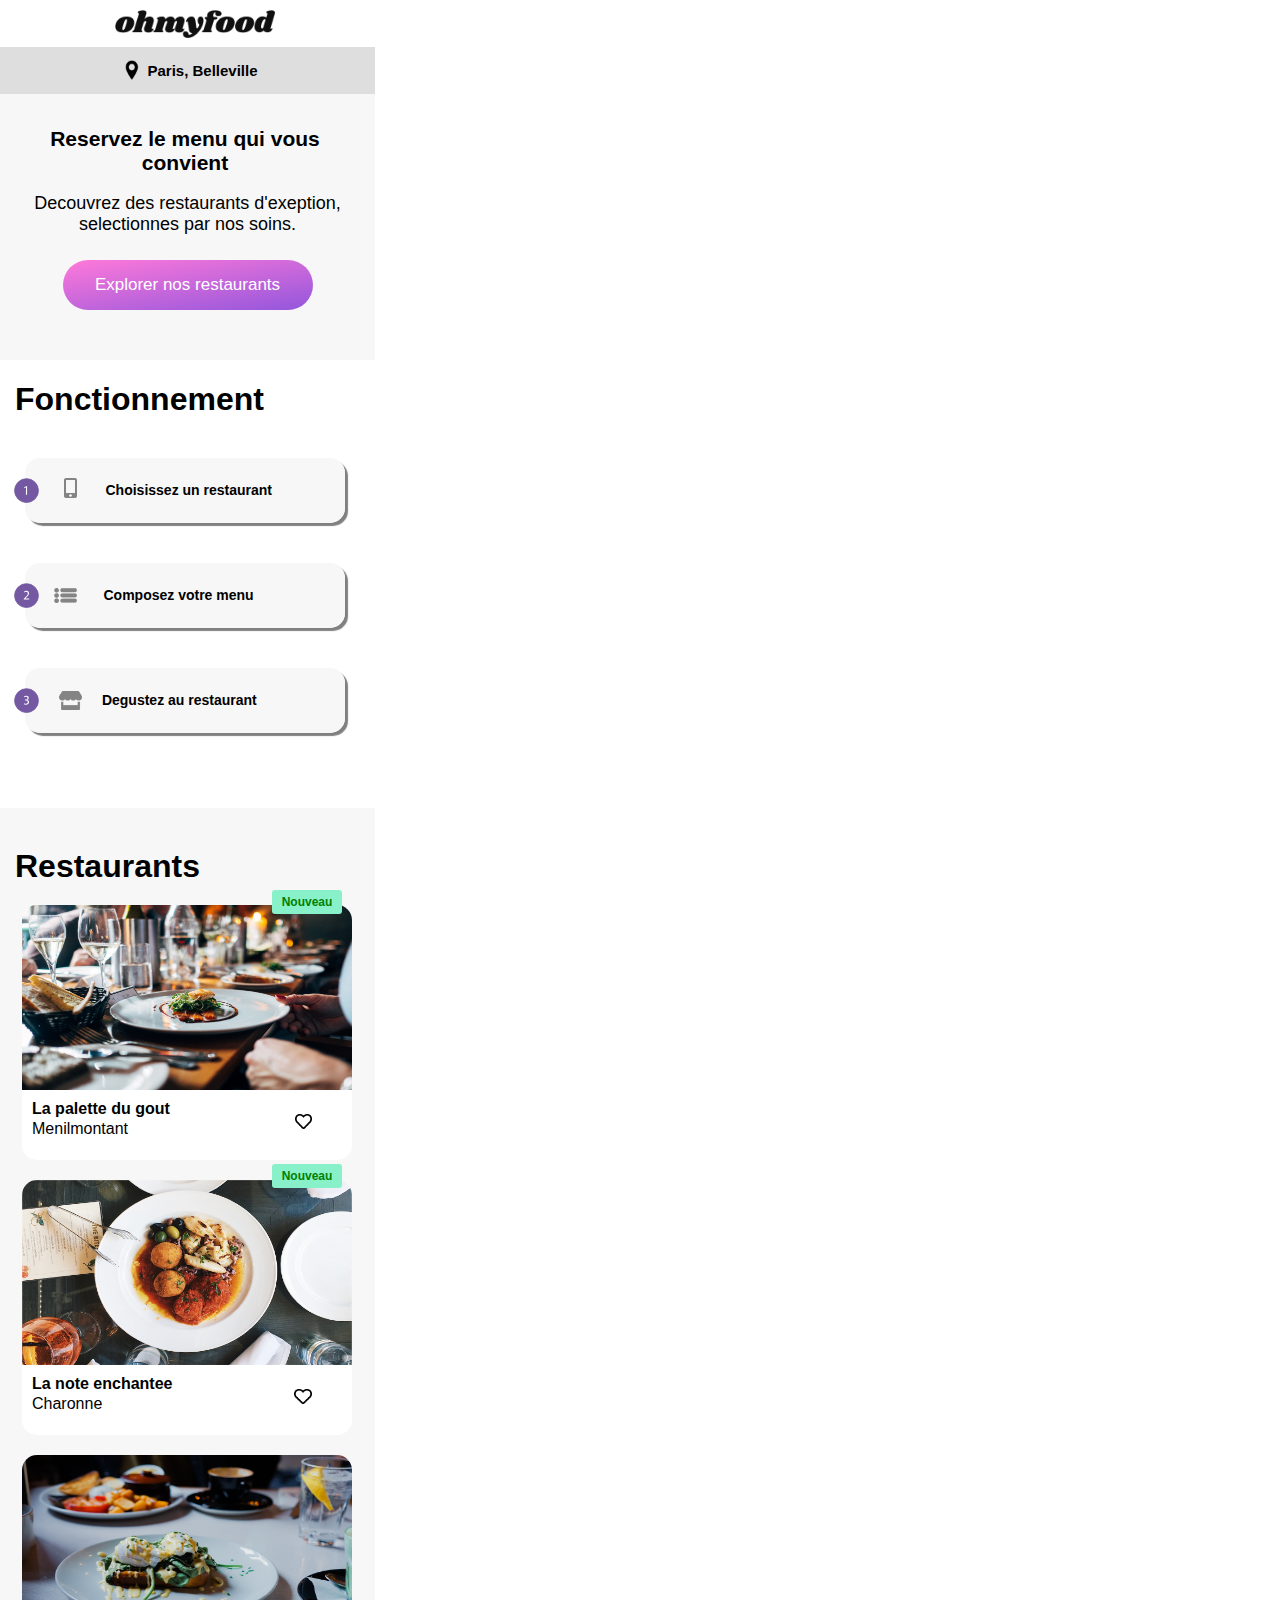
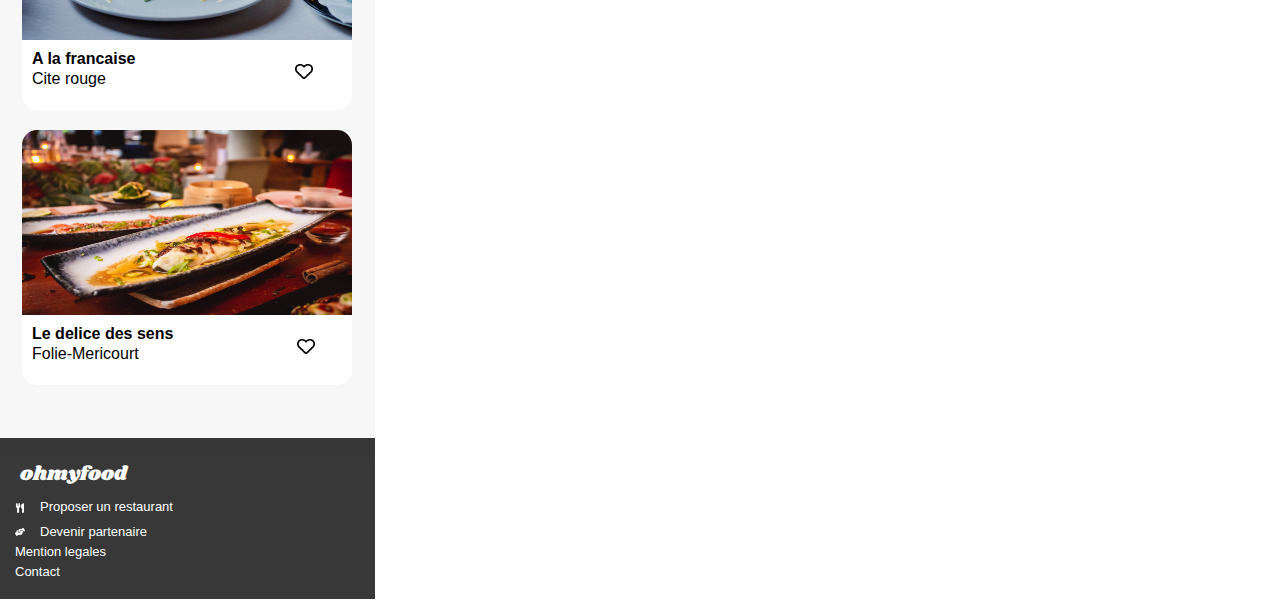
==== commit 85d28d5f: "accueil html et css interaction a faire, debut du html a-la-francaise" ====
--- a/accueil.html
+++ b/accueil.html
@@ -34,19 +34,22 @@
       <div class="menu-nav-phone">
         <div class="nav-phone">
           <img class="numero-1" src="images/logo/numero-1.svg" height="25px" alt="numero-1">
-          <img class="portable" src="images/logo/phone.jpg"  height="30px" alt="portable"> <p class="p-portable"><b>Choisissez un restaurant</b> </p>
+          <span><img class="portable" src="images/logo/mobile.png "  height="30px" alt="portable">
+            <!--<img class="portable-1" src="images/logo/mobile-alt-solid-1.png "  height="30px" alt="portable-1-violet">--></span> <p class="p-portable"><b>Choisissez un restaurant</b> </p>
+          
+          
         </div>
       </div>
       <div class="menu-nav-deroule">
         <div class="nav-deroule">
          <img class="numero-2" src="images/logo/numero-2.svg" height="25px" alt="numero-2">
-         <img class="menu-deroule" src="images/logo/bars-icone.jpg" height="25px" alt="menu deroule"> <p class="p-composez"> <b>Composez votre menu</b>  </p>
+         <img class="menu-deroule" src="images/logo/bars icone.png" height="25px" alt="menu deroule"> <p class="p-composez"> <b>Composez votre menu</b>  </p>
         </div>
       </div>
       <div class="menu-nav-boutique">
         <div class="nav-boutique">
          <img class="numero-3" src="images/logo/numero-3.svg"  height="25px" alt="numero-3">
-         <img class="boutique" src="images/logo/shops.jpg" height="30px" alt="boutique"> <p class="p-boutique"><b>Degustez au restaurant</b> </p>
+         <img class="boutique" src="images/logo/store.png" height="30px" alt="boutique"> <p class="p-boutique"><b>Degustez au restaurant</b> </p>
         </div>
       </div>
     </div>
@@ -56,34 +59,35 @@
     <h1 class="h1-restaurant">Restaurants</h1>
     <article class="dif-article-restaurant">
       <div class="ensembles-div-restaurant">
+        <p class="icone-nouveau-1"><b>Nouveau</b> </p>
         <div class="div-la-palette-du-gout">
-         <p class="icone-nouveau-1"><b>Nouveau</b> </p>
           <img class="la-palette-du-gout" src="images/restaurants/jay-wennington-N_Y88TWmGwA-unsplash.jpg" height="200px" width="330px" alt="la palette du gout">
           <div class="bloc-p-la-palette-du-gout">
             <p class="p-la-palette-du-gout"><b>La palette du gout</b><br>Menilmontant</p>
-            <img class="coeur-1" src="images/logo/coeur.svg" height="15px" alt="coeur">
+            <img class="coeur-1" src="images/logo/coeur.png" height="15px" alt="coeur">
           </div>
         </div>
+        <p class="icone-nouveau-2"><b>Nouveau</b> </p>
         <div class="div-la-note-enchantee">
-          <p class="icone-nouveau-2"><b>Nouveau</b> </p>
+          
           <img class="la-note-enchantee" src="images/restaurants/stil-u2Lp8tXIcjw-unsplash.jpg" height="200px" alt="la note enchantee">
           <div class="bloc-p-la-note-enchantee">
             <p class="p-la-note-enchantee"><b>La note enchantee</b><br>Charonne</p>
-            <img class="coeur-2" src="images/logo/coeur.svg" height="15px" alt="coeur">
+            <img class="coeur-2" src="images/logo/coeur.png" height="15px" alt="coeur">
           </div>
         </div>
         <div class="div-a-la-francaise">
           <img class="A-la-francaise" src="images/restaurants/toa-heftiba-DQKerTsQwi0-unsplash.jpg" height="200px" alt="A la francaise">
           <div class="bloc-p-a-la-francaise">
             <p class="p-a-la-francaise"><b>A la francaise</b><br> Cite rouge</p>
-            <img class="coeur-3" src="images/logo/coeur.svg" height="15px" alt="coeur">
+            <img class="coeur-3" src="images/logo/coeur.png" height="15px" alt="coeur">
           </div>
         </div>
         <div class="div-le-delice-des-sens">
           <img class="le-delice-des-sens" src="images/restaurants/louis-hansel-shotsoflouis-qNBGVyOCY8Q-unsplash.jpg" height="200px" alt="le delice des sens">
           <div class="bloc-p-le-delice-des-sens">
             <p class="p-le-delice-des-sens"><b>Le delice des sens</b><br>Folie-Mericourt</p>
-            <img class="coeur-4" src="images/logo/coeur.svg" height="15px" alt="coeur">
+            <img class="coeur-4" src="images/logo/coeur.png" height="15px" alt="coeur">
           </div>
         </div>
       </div>
@@ -94,7 +98,7 @@
       <p class="logo-de-la-chaine-footer">ohmyfood</p>
       <div class="div-footer-p">
         <div class="bloc-footer-image-1">
-         <img src="images/logo/couvert.svg" alt="couvert" width="10px" height="10px">
+         <img class="couvert-footer" src="images/logo/couvert.svg" alt="couvert" width="10px" height="10px">
          <p class="p-couvert">Proposer un restaurant</p>
         </div>
         <div class="bloc-footer-image-2">
--- a/accueil.css
+++ b/accueil.css
@@ -39,9 +39,8 @@
 
 .text-maps {
   font-size: 15px;
-  font-family: -apple-system, BlinkMacSystemFont, 
-  'Segoe UI', Roboto, Oxygen, Ubuntu, Cantarell, 'Open Sans',
-   'Helvetica Neue', sans-serif;
+  font-family: -apple-system, BlinkMacSystemFont, "Segoe UI", Roboto, Oxygen,
+    Ubuntu, Cantarell, "Open Sans", "Helvetica Neue", sans-serif;
   text-align: center;
   display: flex;
 }
@@ -54,9 +53,9 @@
 
 .h1-reserver {
   font-size: 21px;
-  font-family: -apple-system, BlinkMacSystemFont,
-   'Segoe UI', Roboto, Oxygen, Ubuntu, Cantarell, 'Open Sans',
-    'Helvetica Neue', sans-serif;
+  font-family: -apple-system, BlinkMacSystemFont, "Segoe UI", Roboto, Oxygen,
+    Ubuntu, Cantarell, "Open Sans", "Helvetica Neue", sans-serif;
+  margin-top: 33px;
   margin-bottom: 10px;
   margin-left: 35px;
   width: 300px;
@@ -65,9 +64,8 @@
 }
 
 .p-h1 {
-  font-family: -apple-system, BlinkMacSystemFont, 
-  'Segoe UI', Roboto, Oxygen, Ubuntu, Cantarell, 'Open Sans',
-   'Helvetica Neue', sans-serif;
+  font-family: -apple-system, BlinkMacSystemFont, "Segoe UI", Roboto, Oxygen,
+    Ubuntu, Cantarell, "Open Sans", "Helvetica Neue", sans-serif;
   font-size: 18px;
   margin-bottom: 25px;
   align-items: center;
@@ -75,23 +73,25 @@
 }
 
 .bouton-explorer {
-  font-family: -apple-system, BlinkMacSystemFont,
-   'Segoe UI', Roboto, Oxygen, Ubuntu, Cantarell, 'Open Sans',
-    'Helvetica Neue', sans-serif;
+  font-family: -apple-system, BlinkMacSystemFont, "Segoe UI", Roboto, Oxygen,
+    Ubuntu, Cantarell, "Open Sans", "Helvetica Neue", sans-serif;
   margin-bottom: 50px;
   text-align: center;
 }
 button {
-  background: rgb(255,121,218);
-  background: linear-gradient(171deg, rgba(255,121,218,1) 0%,
-   rgba(147,86,220,1) 100%);
+  background: rgb(255, 121, 218);
+  background: linear-gradient(
+    171deg,
+    rgba(255, 121, 218, 1) 0%,
+    rgba(147, 86, 220, 1) 100%
+  );
   border: 2px;
   border-radius: 35px;
   height: 50px;
   width: 250px;
 }
-button:hover{
- transform: scale(1.05);
+button:hover {
+  transform: scale(1.05);
 }
 
 .p-button-explorer {
@@ -105,11 +105,10 @@
   height: 350px;
 }
 
-.h1-fonctionnement{
-  margin-left: 15px;
-  font-family:-apple-system, BlinkMacSystemFont,
-   'Segoe UI', Roboto, Oxygen, Ubuntu, Cantarell, 'Open Sans',
-    'Helvetica Neue', sans-serif
+.h1-fonctionnement {
+  margin-left: 15px;
+  font-family: -apple-system, BlinkMacSystemFont, "Segoe UI", Roboto, Oxygen,
+    Ubuntu, Cantarell, "Open Sans", "Helvetica Neue", sans-serif;
 }
 /* navigation phone*/
 
@@ -120,17 +119,16 @@
   padding-top: 0px;
   align-items: center;
   border-radius: 15px;
-  box-shadow: 3px 3px 1px 0px  gray;
+  box-shadow: 3px 3px 1px 0px gray;
   width: 320px;
   height: 65px;
   background: rgba(245, 245, 245, 0.801);
 }
 
-.menu-nav-phone:hover{
-background: #f7e0ff;
-transform: scale(1.05);
-}
-
+.menu-nav-phone:hover {
+  background: #f7e0ff;
+  transform: scale(1.05);
+}
 
 .nav-phone {
   padding-top: 10px;
@@ -141,25 +139,26 @@
   justify-items: center;
   display: flex;
 }
-.nav-phone:hover{
-  color: #a000d4;
-
-}
 
 .numero-1 {
   margin-left: -26px;
 }
 
 .portable {
+  visibility: visible;
   height: 20px;
   margin-left: 25px;
 }
 
+/*.portable-1 {
+  visibility: hidden;
+  margin-left: -16px;
+  height: 20px;
+}*/
 
 .p-portable {
-  font-family: -apple-system, BlinkMacSystemFont,
-   'Segoe UI', Roboto, Oxygen, Ubuntu, Cantarell, 'Open Sans',
-    'Helvetica Neue', sans-serif;
+  font-family: -apple-system, BlinkMacSystemFont, "Segoe UI", Roboto, Oxygen,
+    Ubuntu, Cantarell, "Open Sans", "Helvetica Neue", sans-serif;
   margin-left: 29px;
 }
 
@@ -172,17 +171,16 @@
   padding-top: 0px;
   align-items: center;
   border-radius: 15px;
-  box-shadow: 3px 3px 1px 0px  gray;
+  box-shadow: 3px 3px 1px 0px gray;
   width: 320px;
   height: 65px;
   background: rgba(245, 245, 245, 0.801);
 }
-.menu-nav-deroule:hover{
+.menu-nav-deroule:hover {
   background: #f7e0ff;
   transform: scale(1.05);
 }
 
-
 .nav-deroule {
   padding-top: 10px;
   margin-left: 15px;
@@ -196,15 +194,14 @@
 }
 
 .menu-deroule {
-  height: 20px;
-  margin-left: 20px;
+  height: 15px;
+  margin-left: 15px;
 }
 
 .p-composez {
-  font-family: -apple-system, BlinkMacSystemFont,
-   'Segoe UI', Roboto, Oxygen, Ubuntu, Cantarell, 'Open Sans',
-    'Helvetica Neue', sans-serif;
-  margin-left: 20px;
+  font-family: -apple-system, BlinkMacSystemFont, "Segoe UI", Roboto, Oxygen,
+    Ubuntu, Cantarell, "Open Sans", "Helvetica Neue", sans-serif;
+  margin-left: 27px;
 }
 
 /* navigation degustez*/
@@ -216,13 +213,13 @@
   padding-top: 0px;
   align-items: center;
   border-radius: 15px;
-  box-shadow: 3px 3px 1px 0px  gray;
+  box-shadow: 3px 3px 1px 0px gray;
   width: 320px;
   height: 65px;
   background: rgba(245, 245, 245, 0.801);
 }
 
-.menu-nav-boutique:hover{
+.menu-nav-boutique:hover {
   background: #f7e0ff;
   transform: scale(1.05);
 }
@@ -244,9 +241,8 @@
   margin-left: 20px;
 }
 .p-boutique {
-  font-family: -apple-system, BlinkMacSystemFont,
-   'Segoe UI', Roboto, Oxygen, Ubuntu, Cantarell, 'Open Sans', 
-   'Helvetica Neue', sans-serif;
+  font-family: -apple-system, BlinkMacSystemFont, "Segoe UI", Roboto, Oxygen,
+    Ubuntu, Cantarell, "Open Sans", "Helvetica Neue", sans-serif;
   margin-left: 20px;
 }
 
@@ -257,13 +253,12 @@
   flex-direction: column;
   width: 375px;
   height: 1250px;
- background:rgba(245, 245, 245, 0.801);;
+  background: rgba(245, 245, 245, 0.801);
 }
 
 .h1-restaurant {
-  font-family: -apple-system, BlinkMacSystemFont, 
-  'Segoe UI', Roboto, Oxygen, Ubuntu, Cantarell, 'Open Sans',
-   'Helvetica Neue', sans-serif;
+  font-family: -apple-system, BlinkMacSystemFont, "Segoe UI", Roboto, Oxygen,
+    Ubuntu, Cantarell, "Open Sans", "Helvetica Neue", sans-serif;
   margin-top: 0px;
   padding-top: 40px;
   margin-left: 15px;
@@ -283,15 +278,18 @@
   width: 330px;
 }
 
-.bloc-icone-nouveau-1{
+.div-la-palette-du-gout:hover {
+  transform: scale(1.02);
+}
+
+.bloc-icone-nouveau-1 {
   background-color: crimson;
 }
 
 .icone-nouveau-1 {
-  font-family: -apple-system, BlinkMacSystemFont,
-   'Segoe UI', Roboto, Oxygen, Ubuntu, Cantarell, 'Open Sans', 
-   'Helvetica Neue', sans-serif;
-  margin-left: 245px;
+  font-family: -apple-system, BlinkMacSystemFont, "Segoe UI", Roboto, Oxygen,
+    Ubuntu, Cantarell, "Open Sans", "Helvetica Neue", sans-serif;
+  margin-left: 272px;
   margin-top: 0px;
   top: 890px;
   margin-bottom: 0px;
@@ -314,30 +312,31 @@
   border-radius: 15px 15px 0px 0px;
   margin-top: -35px;
 }
-.bloc-p-la-palette-du-gout{
+.bloc-p-la-palette-du-gout {
   display: flex;
   margin-left: 10px;
   line-height: 20px;
   margin-top: 0px;
 }
 
-.p-la-palette-du-gout{
+.p-la-palette-du-gout {
   margin-top: 5px;
-  font-family: -apple-system, BlinkMacSystemFont,
-   'Segoe UI', Roboto, Oxygen, Ubuntu, Cantarell, 'Open Sans', 
-   'Helvetica Neue', sans-serif;
-
-}
-
-.coeur-1{
+  font-family: -apple-system, BlinkMacSystemFont, "Segoe UI", Roboto, Oxygen,
+    Ubuntu, Cantarell, "Open Sans", "Helvetica Neue", sans-serif;
+}
+
+.coeur-1 {
   margin-left: 125px;
   margin-top: 20px;
 }
 
+.coeur-1:hover {
+  color: blue;
+}
+
 /* LA NOTE ENCHANTEE*/
 
-
-.div-la-note-enchantee{
+.div-la-note-enchantee {
   margin-top: 55px;
   margin-left: 22px;
   background: white;
@@ -345,11 +344,15 @@
   height: 220px;
   width: 330px;
 }
-.icone-nouveau-2{
-  font-family: -apple-system, BlinkMacSystemFont,
-   'Segoe UI', Roboto, Oxygen, Ubuntu, Cantarell, 'Open Sans', 
-   'Helvetica Neue', sans-serif;
-  margin-left: 245px;
+
+.div-la-note-enchantee:hover {
+  transform: scale(1.02);
+}
+
+.icone-nouveau-2 {
+  font-family: -apple-system, BlinkMacSystemFont, "Segoe UI", Roboto, Oxygen,
+    Ubuntu, Cantarell, "Open Sans", "Helvetica Neue", sans-serif;
+  margin-left: 272px;
   margin-top: 0px;
   top: 1164px;
   margin-bottom: 0px;
@@ -364,7 +367,7 @@
   text-align: center;
   border-radius: 3px;
 }
-.la-note-enchantee{
+.la-note-enchantee {
   position: relative;
   z-index: 1;
   height: 185px;
@@ -373,28 +376,27 @@
   margin-top: -35px;
 }
 
-.bloc-p-la-note-enchantee{
+.bloc-p-la-note-enchantee {
   display: flex;
   margin-left: 10px;
   line-height: 20px;
   margin-top: 0px;
 }
 
-.p-la-note-enchantee{
+.p-la-note-enchantee {
   margin-top: 5px;
-  font-family: -apple-system, BlinkMacSystemFont,
-   'Segoe UI', Roboto, Oxygen, Ubuntu, Cantarell, 'Open Sans', 
-   'Helvetica Neue', sans-serif;
-}
-
-.coeur-2{
+  font-family: -apple-system, BlinkMacSystemFont, "Segoe UI", Roboto, Oxygen,
+    Ubuntu, Cantarell, "Open Sans", "Helvetica Neue", sans-serif;
+}
+
+.coeur-2 {
   margin-left: 122px;
   margin-top: 20px;
 }
 
 /*  A LA FRANCAISE*/
 
-.div-a-la-francaise{
+.div-a-la-francaise {
   margin-top: 55px;
   margin-left: 22px;
   background: white;
@@ -402,33 +404,37 @@
   height: 220px;
   width: 330px;
 }
-.A-la-francaise{
+
+.div-a-la-francaise:hover {
+  transform: scale(1.02);
+}
+
+.A-la-francaise {
   position: relative;
   height: 185px;
   width: 330px;
   border-radius: 15px 15px 0px 0px;
   margin-top: -35px;
 }
-.bloc-p-a-la-francaise{
+.bloc-p-a-la-francaise {
   display: flex;
   margin-left: 10px;
   line-height: 20px;
   margin-top: 0px;
 }
-.p-a-la-francaise{
+.p-a-la-francaise {
   margin-top: 5px;
-  font-family: -apple-system, BlinkMacSystemFont,
-   'Segoe UI', Roboto, Oxygen, Ubuntu, Cantarell, 'Open Sans', 
-   'Helvetica Neue', sans-serif;
-}
-.coeur-3{
+  font-family: -apple-system, BlinkMacSystemFont, "Segoe UI", Roboto, Oxygen,
+    Ubuntu, Cantarell, "Open Sans", "Helvetica Neue", sans-serif;
+}
+.coeur-3 {
   margin-left: 160px;
   margin-top: 20px;
 }
 
 /*  LE DELICE DES SENS*/
 
-.div-le-delice-des-sens{
+.div-le-delice-des-sens {
   margin-top: 55px;
   margin-left: 22px;
   background: white;
@@ -437,7 +443,11 @@
   width: 330px;
 }
 
-.le-delice-des-sens{
+.div-le-delice-des-sens:hover {
+  transform: scale(1.02);
+}
+
+.le-delice-des-sens {
   position: relative;
   height: 185px;
   width: 330px;
@@ -445,72 +455,73 @@
   margin-top: -35px;
 }
 
-.bloc-p-le-delice-des-sens{
+.bloc-p-le-delice-des-sens {
   display: flex;
   margin-left: 10px;
   line-height: 20px;
   margin-top: 0px;
 }
 
-.p-le-delice-des-sens{
+.p-le-delice-des-sens {
   margin-top: 5px;
-  font-family: -apple-system, BlinkMacSystemFont,
-   'Segoe UI', Roboto, Oxygen, Ubuntu, Cantarell, 'Open Sans', 
-   'Helvetica Neue', sans-serif;
-}
-.coeur-4{
+  font-family: -apple-system, BlinkMacSystemFont, "Segoe UI", Roboto, Oxygen,
+    Ubuntu, Cantarell, "Open Sans", "Helvetica Neue", sans-serif;
+}
+.coeur-4 {
   margin-left: 124px;
   margin-top: 20px;
 }
 
 /* FOOTER*/
 
-.div-footer{
-  background: turquoise;
+.div-footer {
+  background: #141414d8;
   width: 375px;
+  height: 160px;
   padding-top: 1px;
-}
-
-.logo-de-la-chaine-footer{
+  margin-top: -20px;
+}
+
+.logo-de-la-chaine-footer {
   margin-bottom: 10px;
-  font-family: 'Shrikhand', cursive;
+  font-family: "Shrikhand", cursive;
   font-size: 20px;
   width: 175px;
   color: white;
   margin-left: 20px;
 }
 
-
-
-.bloc-footer-image-1{
-  display: flex;
-  align-items: center;
-  margin-left: 15px;
-}
-
-.p-couvert{
+.bloc-footer-image-1 {
+  display: flex;
+  align-items: center;
+  margin-left: 15px;
+}
+
+.couvert-footer {
+  margin-top: -7px;
+}
+
+.p-couvert {
   margin: 0px;
   margin-bottom: 10px;
   font-size: 13px;
-  font-family: -apple-system, BlinkMacSystemFont,
-   'Segoe UI', Roboto, Oxygen, Ubuntu, Cantarell, 'Open Sans', 
-   'Helvetica Neue', sans-serif;
+  font-family: -apple-system, BlinkMacSystemFont, "Segoe UI", Roboto, Oxygen,
+    Ubuntu, Cantarell, "Open Sans", "Helvetica Neue", sans-serif;
   margin-left: 15px;
   color: white;
 }
 
-.bloc-footer-image-2{
-  display: flex;
-  align-items: center;
-  margin-left: 15px;
-}
-
-.p-poignet-de-mains{
+.bloc-footer-image-2 {
+  display: flex;
+  align-items: center;
+  margin-left: 15px;
+}
+
+.p-poignet-de-mains {
   margin: 0px;
   font-size: 13px;
-  font-family: -apple-system, BlinkMacSystemFont,
-   'Segoe UI', Roboto, Oxygen, Ubuntu, Cantarell, 'Open Sans', 
-   'Helvetica Neue', sans-serif;
+  font-family: -apple-system, BlinkMacSystemFont, "Segoe UI", Roboto, Oxygen,
+    Ubuntu, Cantarell, "Open Sans", "Helvetica Neue", sans-serif;
   margin-left: 15px;
   color: white;
 }
@@ -520,9 +531,8 @@
   margin-left: 15px;
   margin-bottom: 0px;
   font-size: 13px;
-  font-family: -apple-system, BlinkMacSystemFont,
-   'Segoe UI', Roboto, Oxygen, Ubuntu, Cantarell, 'Open Sans', 
-   'Helvetica Neue', sans-serif;
+  font-family: -apple-system, BlinkMacSystemFont, "Segoe UI", Roboto, Oxygen,
+    Ubuntu, Cantarell, "Open Sans", "Helvetica Neue", sans-serif;
   color: white;
 }
 
@@ -530,8 +540,7 @@
   margin-top: 5px;
   margin-left: 15px;
   font-size: 13px;
-  font-family: -apple-system, BlinkMacSystemFont,
-   'Segoe UI', Roboto, Oxygen, Ubuntu, Cantarell, 'Open Sans', 
-   'Helvetica Neue', sans-serif;
+  font-family: -apple-system, BlinkMacSystemFont, "Segoe UI", Roboto, Oxygen,
+    Ubuntu, Cantarell, "Open Sans", "Helvetica Neue", sans-serif;
   color: white;
-}+}
